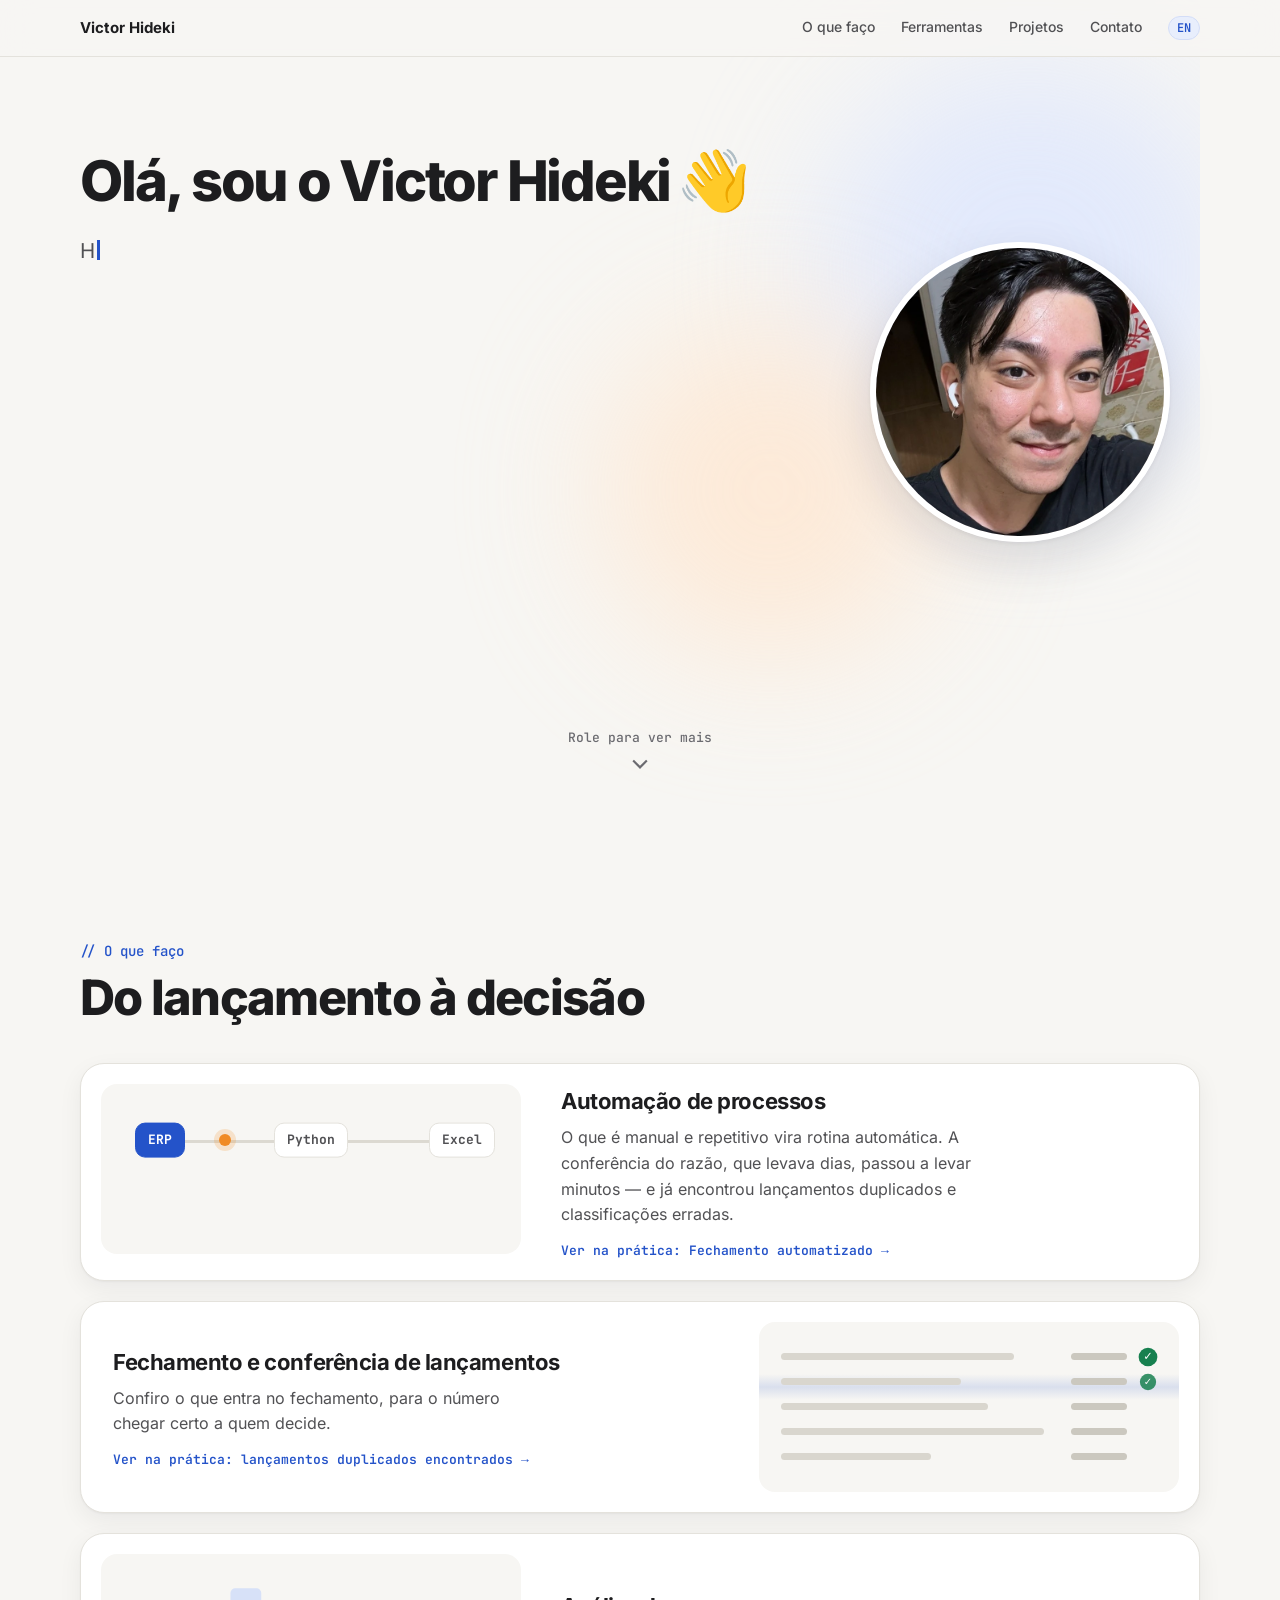
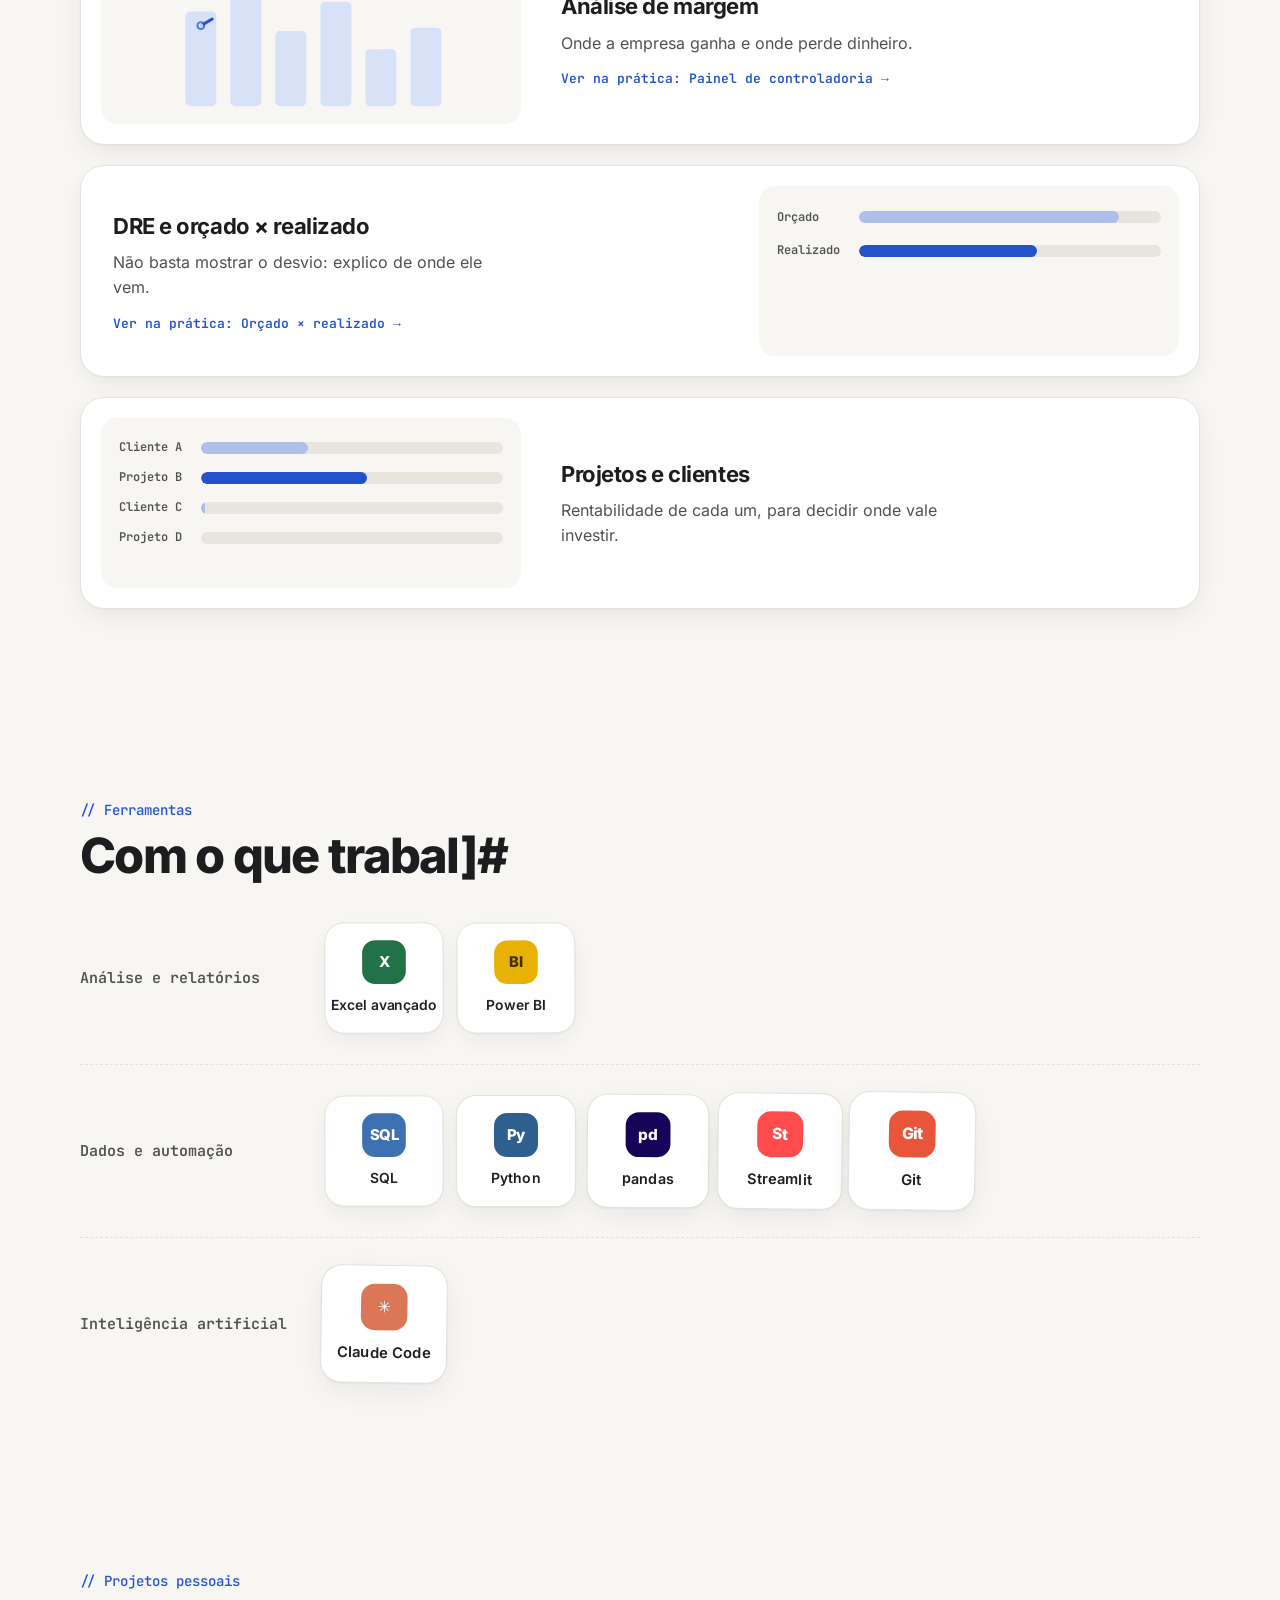
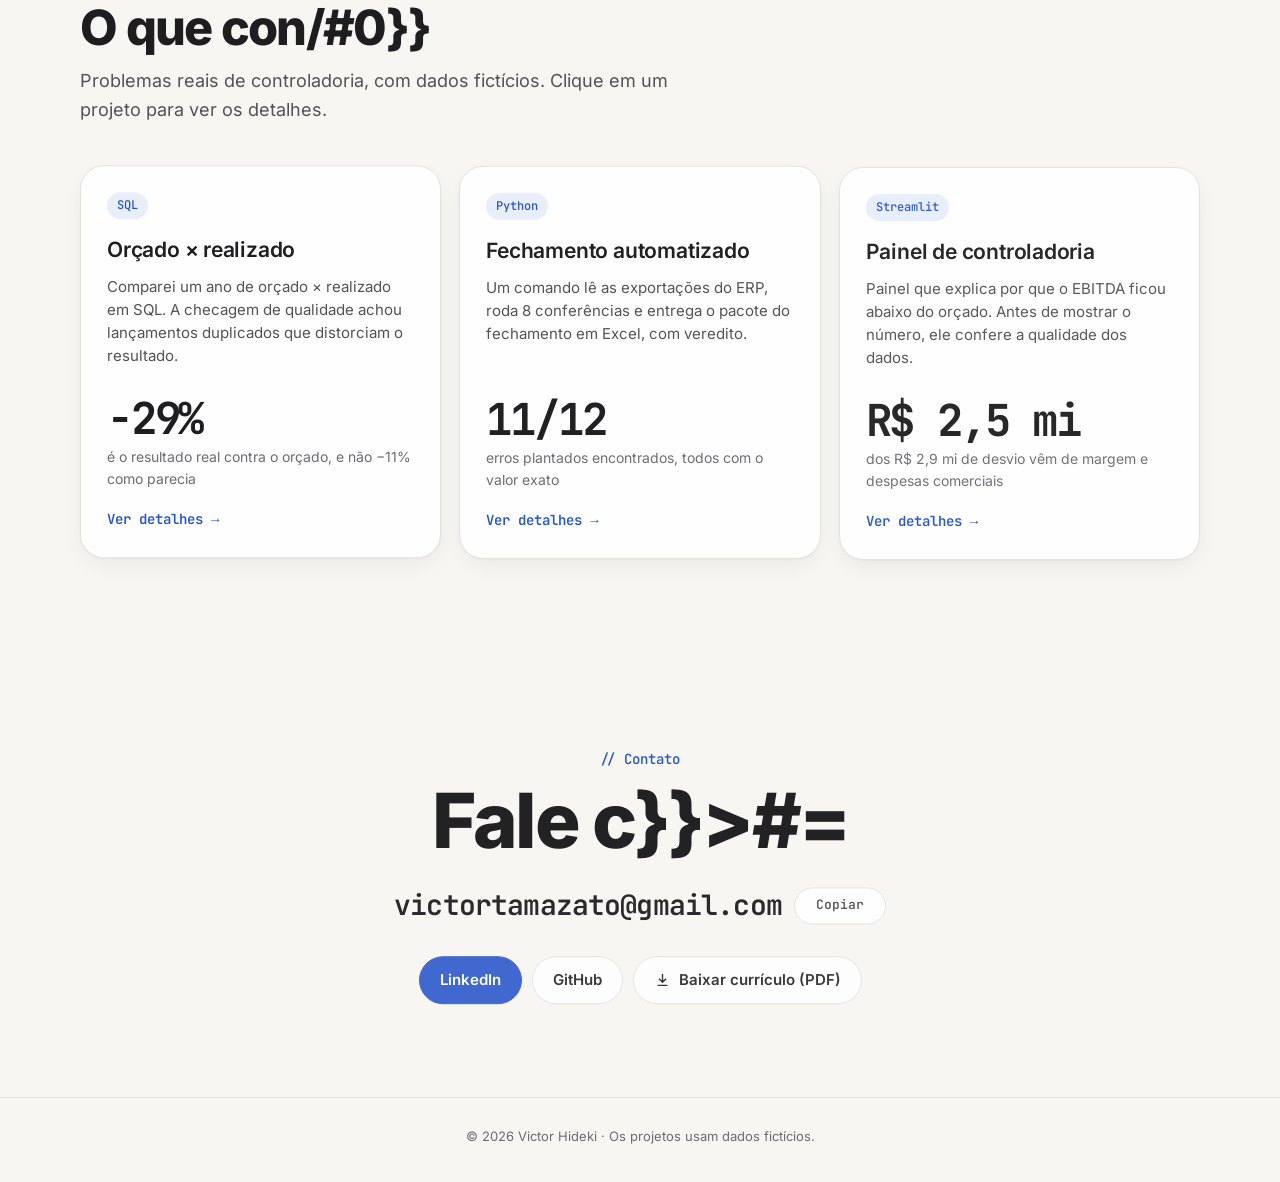
==== index.html @ e2fc57d9 "Site pessoal" ====
<!doctype html>
<html lang="pt-BR">
<head>
<meta charset="utf-8">
<meta name="viewport" content="width=device-width, initial-scale=1">
<title>Victor Hideki · Controladoria e automação</title>
<meta name="description" content="Victor Hideki: mais de 4 anos em controladoria e automação de processos. O que faço, ferramentas e projetos pessoais.">
<meta name="theme-color" content="#f7f6f3">
<link rel="canonical" href="https://hidekiiiiii.github.io/">
<link rel="alternate" hreflang="pt-BR" href="https://hidekiiiiii.github.io/">
<link rel="alternate" hreflang="en" href="https://hidekiiiiii.github.io/en/">
<meta property="og:type" content="website">
<meta property="og:locale" content="pt_BR">
<meta property="og:title" content="Victor Hideki · Controladoria e automação">
<meta property="og:description" content="Mais de 4 anos em controladoria e automação de processos. Veja o que faço e meus projetos.">
<meta property="og:url" content="https://hidekiiiiii.github.io/">
<meta property="og:image" content="https://hidekiiiiii.github.io/img/previa.png">
<meta property="og:image:width" content="1200">
<meta property="og:image:height" content="630">
<meta name="twitter:card" content="summary_large_image">
<link rel="icon" href="img/icone.svg" type="image/svg+xml">
<link rel="apple-touch-icon" href="img/icone-180.png">
<link rel="preload" href="fontes/inter-latin-wght.woff2" as="font" type="font/woff2" crossorigin>
<link rel="stylesheet" href="style.css">
<script>
  // Esconde o que vai entrar animado; se o anime.js não carregar em 3 s, mostra tudo parado.
  if (!matchMedia('(prefers-reduced-motion: reduce)').matches) {
    document.documentElement.classList.add('js-anima');
    setTimeout(function () { if (!window.__animaOk) document.documentElement.classList.remove('js-anima'); }, 3000);
  }
</script>
</head>
<body>

<a class="pular" href="#o-que-faco">Pular para o conteúdo</a>

<header class="topo">
  <a class="marca" href="#inicio">Victor Hideki</a>
  <nav class="topo-links" aria-label="Seções">
    <a href="#o-que-faco">O que faço</a>
    <a href="#ferramentas">Ferramentas</a>
    <a href="#projetos">Projetos</a>
    <a href="#contato">Contato</a>
    <a class="idioma" href="en/" hreflang="en" lang="en" aria-label="English version">EN</a>
  </nav>
</header>

<main>

  <!-- Apresentação -->
  <section class="apresentacao" id="inicio">
    <div class="bolhas" aria-hidden="true"><span class="bolha b1"></span><span class="bolha b2"></span></div>

    <div class="apresentacao-texto">
      <h1 class="ola"><span class="ola-texto">Olá, sou o Victor <span class="sem-quebra">Hideki <span class="mao" aria-hidden="true">👋</span></span></span></h1>
      <p class="bio">Há mais de 4 anos trabalho com controladoria e automação de processos. Acredito que, com
        <code class="token">tecnologia</code>
        e um pouco de
        <span class="sem-quebra"><code class="token quente">criatividade</code>,</span>
        ideias viram mudanças reais.</p>
      <div class="contatos">
        <a class="botao" href="https://www.linkedin.com/in/victor-hideki-tamazato/" target="_blank" rel="noopener">
          <svg viewBox="0 0 24 24" aria-hidden="true"><path d="M4.98 3.5a2.5 2.5 0 1 1 0 5 2.5 2.5 0 0 1 0-5zM3 9.75h4v11H3v-11zm6.5 0h3.8v1.5h.05c.53-1 1.83-2.05 3.77-2.05 4.03 0 4.78 2.65 4.78 6.1v5.45h-4v-4.83c0-1.15-.02-2.63-1.6-2.63-1.6 0-1.85 1.25-1.85 2.55v4.91h-4v-11z"/></svg>
          LinkedIn
        </a>
        <a class="botao botao-2" href="mailto:victortamazato@gmail.com">
          <svg viewBox="0 0 24 24" aria-hidden="true"><path d="M3 5h18a1 1 0 0 1 1 1v12a1 1 0 0 1-1 1H3a1 1 0 0 1-1-1V6a1 1 0 0 1 1-1zm9 7.3L4.2 7H4v.3l8 5.6 8-5.6V7h-.2L12 12.3z"/></svg>
          E-mail
        </a>
        <a class="botao botao-2" href="https://github.com/Hidekiiiiii" target="_blank" rel="noopener">
          <svg viewBox="0 0 24 24" aria-hidden="true"><path d="M12 2a10 10 0 0 0-3.16 19.49c.5.09.68-.22.68-.48v-1.7c-2.78.6-3.37-1.34-3.37-1.34-.45-1.16-1.11-1.47-1.11-1.47-.91-.62.07-.6.07-.6 1 .07 1.53 1.03 1.53 1.03.9 1.52 2.34 1.08 2.91.83.09-.65.35-1.08.63-1.33-2.22-.25-4.55-1.11-4.55-4.94 0-1.09.39-1.98 1.03-2.68-.1-.25-.45-1.27.1-2.64 0 0 .84-.27 2.75 1.02a9.5 9.5 0 0 1 5 0c1.91-1.29 2.75-1.02 2.75-1.02.55 1.37.2 2.39.1 2.64.64.7 1.03 1.59 1.03 2.68 0 3.84-2.34 4.68-4.57 4.93.36.31.68.92.68 1.85v2.74c0 .27.18.58.69.48A10 10 0 0 0 12 2z"/></svg>
          GitHub
        </a>
      </div>
    </div>

    <div class="retrato">
      <div class="foto"><img src="img/foto.webp" width="800" height="800" alt="Foto de Victor Hideki"></div>
    </div>

    <ul class="numeros" aria-label="Destaques">
      <li class="num-cartao">
        <strong><span data-contar="4">4</span>+</strong>
        <span class="legenda">anos em controladoria</span>
      </li>
      <li class="num-cartao">
        <strong><span data-contar="3">3</span></strong>
        <span class="legenda">projetos publicados no GitHub</span>
      </li>
      <li class="num-cartao">
        <strong>FIPECAFI</strong>
        <span class="legenda">Ciências Contábeis</span>
      </li>
    </ul>

    <a class="seta" href="#o-que-faco">
      <span>Role para ver mais</span>
      <svg viewBox="0 0 24 24" aria-hidden="true"><path d="M12 16.5 5 9.5l1.4-1.4 5.6 5.6 5.6-5.6L19 9.5z"/></svg>
    </a>
  </section>

  <!-- O que faço -->
  <section class="secao" id="o-que-faco">
    <div class="secao-cabeca">
      <p class="rotulo">// O que faço</p>
      <h2 class="embaralha">Do lançamento à decisão</h2>
    </div>

    <div class="mosaico">
      <article class="bloco largo" data-ilus="auto">
        <div class="ilus ilus-auto" aria-hidden="true">
          <span class="trilha"></span>
          <span class="no" style="--x:14%">ERP</span>
          <span class="no" style="--x:50%">Python</span>
          <span class="no" style="--x:86%">Excel</span>
          <span class="bolinha"></span>
          <span class="pilula">Pronto em segundos ✓</span>
        </div>
        <h3>Automação de processos</h3>
        <p>O que é manual e repetitivo vira rotina automática. A conferência do razão, que levava dias, passou a levar minutos — e já encontrou lançamentos duplicados e classificações erradas.</p>
        <a class="na-pratica" href="#projeto-python">Ver na prática: Fechamento automatizado →</a>
      </article>

      <article class="bloco" data-ilus="conf">
        <div class="ilus ilus-conf" aria-hidden="true">
          <div class="scan"></div>
          <div class="lanc"><span class="l-desc" style="--w:62%"></span><span class="l-valor"></span><span class="l-ok">✓</span></div>
          <div class="lanc"><span class="l-desc" style="--w:48%"></span><span class="l-valor"></span><span class="l-ok">✓</span></div>
          <div class="lanc dup"><span class="l-desc" style="--w:55%"></span><span class="l-valor"></span><span class="l-ok">!</span><span class="dup-tag">duplicado</span></div>
          <div class="lanc"><span class="l-desc" style="--w:70%"></span><span class="l-valor"></span><span class="l-ok">✓</span></div>
          <div class="lanc"><span class="l-desc" style="--w:40%"></span><span class="l-valor"></span><span class="l-ok">✓</span></div>
        </div>
        <h3>Fechamento e conferência de lançamentos</h3>
        <p>Confiro o que entra no fechamento, para o número chegar certo a quem decide.</p>
        <a class="na-pratica" href="#projeto-sql">Ver na prática: lançamentos duplicados encontrados →</a>
      </article>

      <article class="bloco" data-ilus="margem">
        <div class="ilus ilus-margem" aria-hidden="true">
          <svg viewBox="0 0 240 130">
            <g class="barras">
              <rect x="14" y="40" width="26" height="80" rx="4"/>
              <rect x="52" y="20" width="26" height="100" rx="4"/>
              <rect x="90" y="56" width="26" height="64" rx="4"/>
              <rect x="128" y="30" width="26" height="90" rx="4"/>
              <rect x="166" y="70" width="26" height="50" rx="4"/>
              <rect x="204" y="48" width="26" height="72" rx="4"/>
            </g>
            <polyline class="linha-margem" points="27,52 65,30 103,78 141,44 179,100 217,64"/>
            <g class="pontos">
              <circle cx="27" cy="52" r="4"/><circle cx="65" cy="30" r="4"/><circle cx="103" cy="78" r="4"/>
              <circle cx="141" cy="44" r="4"/><circle cx="179" cy="100" r="4" class="ruim"/><circle cx="217" cy="64" r="4"/>
            </g>
          </svg>
        </div>
        <h3>Análise de margem</h3>
        <p>Onde a empresa ganha e onde perde dinheiro.</p>
        <a class="na-pratica" href="#projeto-streamlit">Ver na prática: Painel de controladoria →</a>
      </article>

      <article class="bloco" data-ilus="orc">
        <div class="ilus ilus-orc" aria-hidden="true">
          <div class="linha-orc"><span class="r">Orçado</span><span class="trilho"><span class="enche" style="--p:88%"></span></span></div>
          <div class="linha-orc"><span class="r">Realizado</span><span class="trilho"><span class="enche real" style="--p:66%"></span></span></div>
          <span class="pilula">Desvio explicado ✓</span>
        </div>
        <h3>DRE e orçado × realizado</h3>
        <p>Não basta mostrar o desvio: explico de onde ele vem.</p>
        <a class="na-pratica" href="#projeto-sql">Ver na prática: Orçado × realizado →</a>
      </article>

      <article class="bloco" data-ilus="rank">
        <div class="ilus ilus-rank" aria-hidden="true">
          <div class="rank" style="--i:0" data-w="42"><span class="r">Cliente A</span><span class="trilho"><span class="enche" style="--p:42%"></span></span></div>
          <div class="rank" style="--i:1" data-w="90"><span class="r">Projeto B</span><span class="trilho"><span class="enche" style="--p:90%"></span></span></div>
          <div class="rank" style="--i:2" data-w="60"><span class="r">Cliente C</span><span class="trilho"><span class="enche" style="--p:60%"></span></span></div>
          <div class="rank" style="--i:3" data-w="76"><span class="r">Projeto D</span><span class="trilho"><span class="enche" style="--p:76%"></span></span></div>
        </div>
        <h3>Projetos e clientes</h3>
        <p>Rentabilidade de cada um, para decidir onde vale investir.</p>
      </article>
    </div>
  </section>

  <!-- Ferramentas -->
  <section class="secao" id="ferramentas">
    <div class="secao-cabeca">
      <p class="rotulo">// Ferramentas</p>
      <h2 class="embaralha">Com o que trabalho</h2>
    </div>
    <div class="grupos">
      <div class="grupo">
        <p class="grupo-nome">Análise e relatórios</p>
        <ul class="ferr">
          <li><span class="ico" style="--c:#1d7044">X</span>Excel avançado</li>
          <li><span class="ico" style="--c:#e8b100;--t:#3a2c00">BI</span>Power BI</li>
        </ul>
      </div>
      <div class="grupo">
        <p class="grupo-nome">Dados e automação</p>
        <ul class="ferr">
          <li><span class="ico" style="--c:#3a6fb0">SQL</span>SQL</li>
          <li><span class="ico" style="--c:#2f5f8f">Py</span>Python</li>
          <li><span class="ico" style="--c:#150458">pd</span>pandas</li>
          <li><span class="ico" style="--c:#ff4b4b">St</span>Streamlit</li>
          <li><span class="ico" style="--c:#e8553a">Git</span>Git</li>
        </ul>
      </div>
      <div class="grupo">
        <p class="grupo-nome">Inteligência artificial</p>
        <ul class="ferr">
          <li><span class="ico" style="--c:#d97757">✳</span>Claude Code</li>
        </ul>
      </div>
    </div>
  </section>

  <!-- Projetos pessoais -->
  <section class="secao" id="projetos">
    <div class="secao-cabeca">
      <p class="rotulo">// Projetos pessoais</p>
      <h2 class="embaralha">O que construí</h2>
      <p class="sub">Problemas reais de controladoria, com dados fictícios. Clique em um projeto para ver os detalhes.</p>
    </div>

    <div class="cartoes">
      <article class="cartao" id="projeto-sql" tabindex="0" role="button" aria-haspopup="dialog">
        <span class="tag">SQL</span>
        <span class="titulo">Orçado × realizado</span>
        <span class="desc">Comparei um ano de orçado × realizado em SQL. A checagem de qualidade achou lançamentos duplicados que distorciam o resultado.</span>
        <span class="numero">−<span data-contar="30">30</span>%</span>
        <span class="resumo">é o resultado real contra o orçado, e não −11% como parecia</span>
        <span class="abrir">Ver detalhes →</span>
        <div class="detalhe">
          <dl>
            <dt>Problema</dt><dd>O resultado antes do IR parecia 11,1% abaixo do orçado.</dd>
            <dt>O que fiz</dt><dd>11 consultas em SQLite: orçado × realizado por conta, centro de custo e mês, mais uma checagem de qualidade.</dd>
            <dt>Resultado</dt><dd>3 lançamentos duplicados (R$ 177,2 mil). Sem eles, o ano fecha 30,0% abaixo do orçado.</dd>
            <dt>Ferramentas</dt><dd>SQLite · CTEs · funções de janela</dd>
          </dl>
          <a class="link" href="https://github.com/Hidekiiiiii/orcado-vs-realizado-sql" target="_blank" rel="noopener">Ver no GitHub →</a>
        </div>
      </article>

      <article class="cartao" id="projeto-python" tabindex="0" role="button" aria-haspopup="dialog">
        <span class="tag">Python</span>
        <span class="titulo">Fechamento automatizado</span>
        <span class="desc">Um comando lê as exportações do ERP, roda 8 conferências e entrega o pacote do fechamento em Excel, com veredito.</span>
        <span class="numero"><span data-contar="12">12</span>/12</span>
        <span class="resumo">erros plantados encontrados, todos com o valor exato</span>
        <span class="abrir">Ver detalhes →</span>
        <div class="detalhe">
          <dl>
            <dt>Problema</dt><dd>Conferir o fechamento em Excel toma horas e deixa erro passar.</dd>
            <dt>O que fiz</dt><dd>Um comando lê 6 exportações do ERP, roda 8 conferências e propõe 4 ajustes.</dd>
            <dt>Resultado</dt><dd>Pacote em Excel com veredito. Os 12 erros plantados aparecem com valor exato, conferidos por 26 testes.</dd>
            <dt>Ferramentas</dt><dd>Python · pandas · xlsxwriter</dd>
          </dl>
          <a class="link" href="https://github.com/Hidekiiiiii/fechamento-mensal-python" target="_blank" rel="noopener">Ver no GitHub →</a>
        </div>
      </article>

      <article class="cartao" id="projeto-streamlit" tabindex="0" role="button" aria-haspopup="dialog">
        <span class="tag">Streamlit</span>
        <span class="titulo">Painel de controladoria</span>
        <span class="desc">Painel que explica por que o EBITDA ficou abaixo do orçado. Antes de mostrar o número, ele confere a qualidade dos dados.</span>
        <span class="numero">R$ <span data-contar="2.6" data-casas="1">2,6</span> mi</span>
        <span class="resumo">dos R$ 2,9 mi de desvio vêm de margem e despesas comerciais</span>
        <span class="abrir">Ver detalhes →</span>
        <div class="detalhe">
          <img src="img/painel-resumo.jpg" width="800" height="499" alt="Tela do painel: EBITDA de R$ 2,2 mi, 57% abaixo do orçado">
          <dl>
            <dt>Problema</dt><dd>Explicar por que o EBITDA desviou do orçado, e de quem é o desvio.</dd>
            <dt>O que fiz</dt><dd>Painel que confere a qualidade dos dados antes de mostrar o número.</dd>
            <dt>Resultado</dt><dd>EBITDA 57% abaixo do orçado: margem e despesas comerciais explicam R$ 2,6 mi dos R$ 2,9 mi.</dd>
            <dt>Ferramentas</dt><dd>Python · Streamlit · Plotly</dd>
          </dl>
          <a class="link" href="https://github.com/Hidekiiiiii/painel-controladoria-streamlit" target="_blank" rel="noopener">Ver no GitHub →</a>
        </div>
      </article>
    </div>
  </section>

  <!-- Contato -->
  <section class="secao contato" id="contato">
    <p class="rotulo">// Contato</p>
    <h2 class="embaralha">Fale comigo</h2>
    <div class="email-linha">
      <a class="email" href="mailto:victortamazato@gmail.com">victortamazato@gmail.com</a>
      <button class="copiar" type="button" data-ok="Copiado ✓" data-erro="Copie ao lado">Copiar</button>
    </div>
    <div class="contatos centro">
      <a class="botao" href="https://www.linkedin.com/in/victor-hideki-tamazato/" target="_blank" rel="noopener">LinkedIn</a>
      <a class="botao botao-2" href="https://github.com/Hidekiiiiii" target="_blank" rel="noopener">GitHub</a>
      <!-- Aparece só quando o arquivo curriculo.pdf existir na pasta do site -->
      <a class="botao botao-2 curriculo" href="curriculo.pdf" download hidden>
        <svg viewBox="0 0 24 24" aria-hidden="true"><path d="M11 4h2v9.2l3.3-3.3 1.4 1.4L12 17l-5.7-5.7 1.4-1.4 3.3 3.3V4zM5 19h14v2H5z"/></svg>
        Baixar currículo (PDF)
      </a>
    </div>
  </section>

</main>

<footer class="rodape">© 2026 Victor Hideki · Os projetos usam dados fictícios.</footer>

<dialog class="modal" aria-label="Detalhes do projeto"></dialog>

<script type="module" src="main.js"></script>
</body>
</html>
---- style.css ----
/* Fontes servidas junto com o site (Inter e JetBrains Mono, OFL; subconjunto latino, peso variável) */
@font-face {
  font-family: "Inter";
  src: url("fontes/inter-latin-wght.woff2") format("woff2");
  font-weight: 100 900; font-style: normal; font-display: swap;
}
@font-face {
  font-family: "JetBrains Mono";
  src: url("fontes/jetbrains-mono-latin-wght.woff2") format("woff2");
  font-weight: 100 800; font-style: normal; font-display: swap;
}

:root {
  --fundo: #f7f6f3;
  --fundo-2: #efede8;
  --cartao: #ffffff;
  --texto: #1d1d1f;
  --texto-2: #515154;
  --texto-3: #6b6b70; /* contraste ≥ 4,5:1 no fundo e no branco */
  --linha: #e4e2dc;
  --acento: #2453c9;
  --acento-claro: #e8eefc;
  --quente: #f08a24;
  --quente-claro: #fdeedd;
  --verde: #17804f;
  --sombra: 0 1px 2px rgba(20, 20, 30, .04), 0 8px 24px rgba(20, 20, 30, .06);
  --sombra-forte: 0 2px 4px rgba(20, 20, 30, .06), 0 20px 50px rgba(20, 20, 30, .12);
  --margem: 6vw;
  --largura: 1120px;
  --mono: "JetBrains Mono", ui-monospace, Consolas, monospace;
}

* { box-sizing: border-box; }
html { scroll-behavior: smooth; scroll-padding-top: 72px; overflow-x: clip; }

body {
  margin: 0;
  background: var(--fundo);
  color: var(--texto);
  font: 400 17px/1.6 Inter, -apple-system, "Segoe UI", system-ui, sans-serif;
  -webkit-font-smoothing: antialiased;
  overflow-x: hidden;
}

a { color: inherit; }

/* Foco visível para quem navega pelo teclado */
:focus-visible { outline: 2px solid var(--acento); outline-offset: 3px; border-radius: 6px; }
.botao:focus-visible, .copiar:focus-visible { border-radius: 999px; }
.pular {
  position: absolute; left: 16px; top: -60px; z-index: 20;
  padding: 10px 16px; border-radius: 10px;
  background: var(--acento); color: #fff; font-weight: 600; text-decoration: none;
}
.pular:focus { top: 12px; }

/* Topo */
.topo {
  position: fixed; top: 0; left: 0; right: 0; z-index: 10;
  display: flex; justify-content: space-between; align-items: center;
  padding: 16px max(var(--margem), calc((100vw - var(--largura)) / 2));
  background: rgba(247, 246, 243, .82);
  -webkit-backdrop-filter: saturate(180%) blur(16px);
  backdrop-filter: saturate(180%) blur(16px);
  border-bottom: 1px solid var(--linha);
}
.marca { font-weight: 700; text-decoration: none; font-size: 15px; }
.topo-links { display: flex; gap: 26px; }
.topo-links a { color: var(--texto-2); text-decoration: none; font-size: 14px; font-weight: 500; transition: color .2s; }
.topo-links a:hover { color: var(--acento); }

/* Botões */
.contatos { display: flex; gap: 10px; flex-wrap: wrap; }
.contatos.centro { justify-content: center; }
.botao {
  display: inline-flex; align-items: center; gap: 8px;
  padding: 11px 20px;
  border-radius: 999px;
  background: var(--acento);
  color: #fff;
  border: 1px solid var(--acento);
  text-decoration: none;
  font: inherit; font-weight: 600; font-size: 15px;
  cursor: pointer;
  transition: transform .2s, box-shadow .2s, background .2s;
}
.botao svg { width: 17px; height: 17px; fill: currentColor; }
.botao:hover { transform: translateY(-2px); box-shadow: var(--sombra); }
.botao-2 { background: var(--cartao); color: var(--texto); border-color: var(--linha); }

/* ---------- Apresentação ---------- */
.apresentacao {
  position: relative;
  max-width: var(--largura);
  margin: 0 auto;
  min-height: 94vh;
  padding: 120px var(--margem) 36px;
  display: grid;
  grid-template-columns: 1fr 360px;
  grid-template-areas:
    "texto retrato"
    "fatos retrato"
    "seta seta";
  align-items: center;
  column-gap: 56px;
  row-gap: 32px;
}
@media (min-width: 1240px) { .apresentacao { padding-left: 0; padding-right: 0; } }

.bolhas { position: absolute; inset: 0 0 0 calc(-1 * var(--margem)); z-index: -1; pointer-events: none; overflow: hidden; }
.sem-quebra { white-space: nowrap; }
.bolha { position: absolute; border-radius: 50%; filter: blur(70px); opacity: .75; }
.b1 { width: 420px; height: 420px; background: #dbe5ff; top: 60px; right: -40px; }
.b2 { width: 340px; height: 340px; background: #ffe6cf; top: 320px; right: 260px; }

.apresentacao-texto { grid-area: texto; }
.ola {
  margin: 0 0 24px;
  font-size: clamp(36px, 4.4vw, 56px);
  line-height: 1.02;
  letter-spacing: -0.04em;
  font-weight: 800;
}
.mao { display: inline-block; transform-origin: 70% 80%; cursor: default; }
.bio { margin: 0 0 32px; font-size: clamp(18px, 1.6vw, 21px); line-height: 1.65; color: var(--texto-2); max-width: 600px; }

/* Termos da bio como trechos de código */
.token {
  display: inline-block;
  font: 600 .88em/1.3 var(--mono);
  color: var(--acento);
  background: var(--acento-claro);
  border: 1px solid #d3ddf7;
  border-radius: 6px;
  padding: 1px 7px;
  white-space: nowrap;
  cursor: default;
}
.token.quente { color: #b35c00; background: var(--quente-claro); border-color: #f6d3ad; }

/* Retrato */
.retrato { grid-area: retrato; position: relative; width: 340px; height: 340px; justify-self: center; }
.foto {
  position: absolute; inset: 20px;
  border-radius: 50%;
  border: 6px solid var(--cartao);
  overflow: hidden;
  background: linear-gradient(135deg, #cfdcfb, #fbe7d3);
  box-shadow: var(--sombra-forte);
  display: flex; align-items: center; justify-content: center;
}
.foto img { width: 100%; height: 100%; object-fit: cover; object-position: 55% 40%; transform: scale(1.12); }
.iniciais { font-size: 92px; font-weight: 800; letter-spacing: -0.05em; color: var(--acento); opacity: .5; }

/* Destaques: cartões que viram em 3D ao entrar e inclinam seguindo o mouse */
.numeros {
  grid-area: fatos;
  align-self: start;
  max-width: 600px;
  list-style: none; margin: 0; padding: 0;
  display: grid; grid-template-columns: repeat(3, 1fr); gap: 12px;
  perspective: 900px;
}
.num-cartao {
  --mx: 50%; --my: 50%; --brilho: 0;
  position: relative;
  display: flex; flex-direction: column; justify-content: flex-end;
  min-height: 118px;
  padding: 18px 18px 16px;
  background: var(--cartao);
  border: 1px solid var(--linha);
  border-radius: 18px;
  box-shadow: var(--sombra);
  cursor: default;
  overflow: hidden;
  transform-origin: 50% 100%;
  transform-style: preserve-3d;
  will-change: transform;
}
/* Faixa de cor no topo e reflexo de luz que segue o mouse */
.num-cartao::before {
  content: ""; position: absolute; left: 0; right: 0; top: 0; height: 4px;
  background: linear-gradient(90deg, var(--acento), #6f8ff0 55%, var(--quente));
}
.num-cartao::after {
  content: ""; position: absolute; inset: 0; pointer-events: none;
  background: radial-gradient(220px circle at var(--mx) var(--my), rgba(36, 83, 201, .12), transparent 70%);
  opacity: var(--brilho);
  transition: opacity .3s;
}
.num-cartao { container-type: inline-size; }
/* O número encolhe com o cartão para "FIPECAFI" caber em qualquer largura. */
.num-cartao strong { font: 700 min(34px, 19cqi)/1.05 var(--mono); letter-spacing: -0.05em; }
.num-cartao .legenda { margin-top: 6px; font-size: 14px; color: var(--texto-3); line-height: 1.35; }

.seta {
  grid-area: seta;
  justify-self: center;
  display: flex; flex-direction: column; align-items: center; gap: 2px;
  color: var(--texto-3); text-decoration: none; font-size: 13px; font-weight: 500;
}
.seta svg { width: 26px; height: 26px; fill: currentColor; }
.seta:hover { color: var(--acento); }

/* ---------- Seções ---------- */
.secao { max-width: var(--largura); margin: 0 auto; padding: 96px var(--margem); }
@media (min-width: 1240px) { .secao { padding-left: 0; padding-right: 0; } }
.secao-cabeca { margin-bottom: 40px; }
.rotulo { margin: 0 0 10px; color: var(--acento); font: 500 14px/1.4 var(--mono); }
h2 { margin: 0 0 14px; font-size: clamp(32px, 3.8vw, 50px); line-height: 1.06; letter-spacing: -0.035em; font-weight: 800; }
.sub { margin: 0; color: var(--texto-2); font-size: 18px; max-width: 620px; }

/* ---------- O que faço: um bloco abaixo do outro ----------
   Ilustração de um lado e texto do outro, alternando o lado a cada bloco. */
.mosaico { display: grid; grid-template-columns: 1fr; gap: 20px; }
.bloco {
  display: grid;
  grid-template-columns: 420px 1fr;
  grid-template-rows: 1fr auto auto auto 1fr;
  column-gap: 40px;
  background: var(--cartao);
  border: 1px solid var(--linha);
  border-radius: 24px;
  padding: 20px;
  box-shadow: var(--sombra);
  transition: transform .25s, box-shadow .25s;
}
.bloco:hover { transform: translateY(-3px); box-shadow: var(--sombra-forte); }
.bloco > .ilus { grid-column: 1; grid-row: 1 / -1; height: 170px; }
.bloco > h3 { grid-column: 2; grid-row: 2; }
.bloco > p { grid-column: 2; grid-row: 3; }
.bloco > .na-pratica { grid-column: 2; grid-row: 4; justify-self: start; }
.bloco:nth-child(even) { grid-template-columns: 1fr 420px; }
.bloco:nth-child(even) > .ilus { grid-column: 2; }
.bloco:nth-child(even) > h3,
.bloco:nth-child(even) > p,
.bloco:nth-child(even) > .na-pratica { grid-column: 1; padding-left: 12px; }
.bloco h3 { margin: 0 0 6px; font-size: 22px; letter-spacing: -0.02em; }
.bloco p { margin: 0; color: var(--texto-2); font-size: 16px; max-width: 420px; }
.ilus {
  position: relative;
  height: 150px;
  border-radius: 16px;
  background: var(--fundo);
  overflow: hidden;
}

/* Conferência */
.ilus-conf { padding: 14px 18px; display: grid; gap: 7px; align-content: center; }
.lanc { position: relative; display: flex; align-items: center; gap: 12px; height: 18px; border-radius: 6px; padding: 0 4px; }
.l-desc { height: 7px; width: var(--w); border-radius: 4px; background: #d9d6ce; }
.l-valor { margin-left: auto; height: 7px; width: 56px; border-radius: 4px; background: #cbc8bf; }
.l-ok {
  width: 18px; height: 18px; border-radius: 50%; flex: none;
  display: grid; place-items: center;
  background: var(--verde); color: #fff; font-size: 11px; font-weight: 700;
}
.lanc.dup .l-ok { background: var(--quente); }
.lanc.dup.marcado { background: var(--quente-claro); }
.dup-tag {
  position: absolute; right: 32px; top: -1px;
  font-size: 11px; font-weight: 700; color: #b35c00;
  background: #fff; border: 1px solid #f6c99a; border-radius: 999px; padding: 0 8px; line-height: 18px;
}
.scan {
  position: absolute; left: 0; right: 0; top: 0; height: 26px;
  background: linear-gradient(180deg, transparent, rgba(36, 83, 201, .14), transparent);
  opacity: 0;
}

/* Margem */
.ilus-margem svg { width: 100%; height: 100%; padding: 10px 12px 6px; }
.ilus-margem rect { fill: #d7e1f8; transform-box: fill-box; transform-origin: 50% 100%; }
.linha-margem { fill: none; stroke: var(--acento); stroke-width: 2.5; stroke-linejoin: round; stroke-linecap: round; }
.pontos circle { fill: #fff; stroke: var(--acento); stroke-width: 2.5; transform-box: fill-box; transform-origin: center; }
.pontos circle.ruim { stroke: var(--quente); fill: var(--quente); }

/* Barras horizontais (orçado e ranking) */
.trilho { flex: 1; height: 12px; border-radius: 6px; background: #e8e5de; overflow: hidden; }
.enche { display: block; height: 100%; width: var(--p); border-radius: 6px; background: #aebfe9; }
.enche.real { background: var(--acento); }
.r { width: 72px; flex: none; font-size: 12px; font-weight: 600; color: var(--texto-2); }

.ilus-orc { padding: 22px 18px; display: grid; gap: 14px; align-content: start; }
.linha-orc { display: flex; align-items: center; gap: 10px; }
.pilula {
  position: absolute; left: 0; right: 0; bottom: 14px; margin: 0 auto; width: max-content;
  white-space: nowrap;
  font-size: 12px; font-weight: 700; color: var(--verde);
  background: #fff; border: 1px solid #bfe5d1; border-radius: 999px; padding: 4px 12px;
}

.ilus-rank { padding: 0 18px; }
.rank {
  position: absolute; left: 18px; right: 18px;
  top: calc(18px + var(--i) * 30px);
  display: flex; align-items: center; gap: 10px; height: 24px;
}
.rank .enche { background: var(--acento); }
.rank:nth-child(1) .enche, .rank:nth-child(3) .enche { background: #aebfe9; }

/* Automação */
.ilus-auto .trilha { position: absolute; left: 14%; right: 14%; top: 56px; height: 3px; border-radius: 2px; background: #dcd9d1; }
.ilus-auto .no {
  position: absolute; left: var(--x); top: 56px; transform: translate(-50%, -50%);
  padding: 6px 12px; border-radius: 10px;
  background: #fff; border: 1px solid var(--linha);
  font-size: 13px; font-weight: 700; color: var(--texto-2);
  transition: background .3s, color .3s, border-color .3s;
}
.ilus-auto .no.aceso { background: var(--acento); border-color: var(--acento); color: #fff; }
.ilus-auto .bolinha {
  position: absolute; left: 14%; top: 56px; width: 12px; height: 12px; margin: -6px 0 0 -6px;
  border-radius: 50%; background: var(--quente); box-shadow: 0 0 0 5px rgba(240, 138, 36, .2);
  opacity: 0;
}

/* ---------- Ferramentas ---------- */
.grupos { display: grid; gap: 30px; }
.grupo { display: grid; grid-template-columns: 220px 1fr; align-items: center; gap: 24px; }
.grupo + .grupo { padding-top: 30px; border-top: 1px dashed var(--linha); }
.grupo-nome { margin: 0; color: var(--texto-2); font-size: 15px; font-weight: 600; }
.ferr { list-style: none; margin: 0; padding: 0; display: flex; flex-wrap: wrap; gap: 12px; }
.ferr li {
  display: flex; flex-direction: column; align-items: center; justify-content: center; gap: 10px;
  width: 120px; height: 112px;
  background: var(--cartao); border: 1px solid var(--linha); border-radius: 20px;
  box-shadow: var(--sombra);
  font-size: 14px; font-weight: 600; text-align: center;
  cursor: default;
}
.ico {
  display: grid; place-items: center;
  width: 44px; height: 44px; border-radius: 13px;
  background: var(--c); color: var(--t, #fff);
  font-size: 15px; font-weight: 800; letter-spacing: -0.02em;
}

/* ---------- Projetos ---------- */
.cartoes { display: grid; grid-template-columns: repeat(3, 1fr); gap: 18px; }
.cartao {
  display: flex; flex-direction: column; align-items: flex-start;
  text-align: left;
  padding: 26px;
  min-height: 330px;
  border-radius: 24px;
  background: var(--cartao);
  border: 1px solid var(--linha);
  box-shadow: var(--sombra);
  color: var(--texto);
  cursor: pointer;
  transition: transform .25s, box-shadow .25s, border-color .25s;
}
.cartao:hover, .cartao:focus-visible { transform: translateY(-4px); box-shadow: var(--sombra-forte); border-color: #d3d0c8; outline: none; }
.cartao:hover .abrir { letter-spacing: .02em; }
.cartao.aberto { visibility: hidden; }
.tag {
  font-size: 12px; font-weight: 600; color: var(--acento);
  background: var(--acento-claro); padding: 4px 10px; border-radius: 999px;
}
.titulo { margin-top: 14px; font-size: 21px; font-weight: 600; letter-spacing: -0.01em; }
.numero { margin: auto 0 6px; padding-top: 36px; font-size: 56px; font-weight: 800; letter-spacing: -0.045em; line-height: 1; }
.resumo { font-size: 15px; color: var(--texto-2); }
.abrir { margin-top: 18px; font-size: 14px; font-weight: 600; color: var(--acento); transition: letter-spacing .25s; }
.cartao .detalhe { display: none; }

/* Modal (createLayout) */
.modal {
  --overlay-alpha: 0;
  border: 0; padding: 0; margin: auto;
  background: transparent;
  width: min(720px, calc(100vw - 32px));
  max-height: calc(100vh - 48px);
  overflow: visible;
}
.modal[open] { --overlay-alpha: .45; }
.modal::backdrop { background: rgba(20, 20, 25, var(--overlay-alpha)); -webkit-backdrop-filter: blur(4px); backdrop-filter: blur(4px); }
.modal .cartao {
  width: 100%; min-height: 0; cursor: default; transform: none;
  max-height: calc(100vh - 48px); overflow-y: auto;
  box-shadow: var(--sombra-forte);
}
.modal .abrir { display: none; }
.modal .detalhe { display: block; width: 100%; margin-top: 24px; padding-top: 22px; border-top: 1px solid var(--linha); }
.detalhe img { width: 100%; height: auto; border-radius: 12px; border: 1px solid var(--linha); margin-bottom: 20px; display: block; }
.detalhe dl { margin: 0 0 22px; display: grid; grid-template-columns: 120px 1fr; gap: 12px 20px; }
.detalhe dt { color: var(--texto-3); font-size: 14px; padding-top: 2px; }
.detalhe dd { margin: 0; color: var(--texto-2); }
.link { color: var(--acento); text-decoration: none; font-weight: 600; }
.link:hover { text-decoration: underline; }
.fechar {
  position: absolute; top: 14px; right: 14px;
  width: 36px; height: 36px; border-radius: 50%;
  border: 0; background: var(--fundo-2); color: var(--texto);
  font-size: 20px; line-height: 1; cursor: pointer;
}

/* ---------- Contato ---------- */
.contato { text-align: center; }
.contato h2 { font-size: clamp(40px, 6vw, 76px); margin-bottom: 22px; }
.email-linha { display: inline-flex; align-items: center; gap: 12px; flex-wrap: wrap; justify-content: center; margin-bottom: 26px; }
.email {
  font-size: clamp(18px, 2.4vw, 28px); font-weight: 600; letter-spacing: -0.02em;
  text-decoration: none;
  background: linear-gradient(var(--acento), var(--acento)) 0 100% / 0 2px no-repeat;
  transition: background-size .35s;
}
.email:hover { background-size: 100% 2px; }
.copiar {
  font: inherit; font-size: 13px; font-weight: 600;
  padding: 7px 14px; border-radius: 999px;
  border: 1px solid var(--linha); background: var(--cartao); color: var(--texto-2);
  cursor: pointer; min-width: 92px;
}
.copiar.ok { color: var(--verde); border-color: #bfe5d1; }

.rodape { text-align: center; color: var(--texto-3); font-size: 13px; padding: 28px 16px 36px; border-top: 1px solid var(--linha); }

/* ---------- Estados iniciais das entradas animadas ---------- */
.js-anima .ola,
.js-anima .prompt,
.js-anima .mao,
.js-anima .bio,
.js-anima .apresentacao .contatos,
.js-anima .foto,
.js-anima .num-cartao,
.js-anima .seta,
.js-anima .secao-cabeca,
.js-anima .bloco,
.js-anima .grupo-nome,
.js-anima .ferr li,
.js-anima .cartoes .cartao,
.js-anima .contato > *,
.js-anima .l-ok,
.js-anima .dup-tag,
.js-anima .pontos circle,
.js-anima .linha-margem,
.js-anima .pilula { opacity: 0; }
.js-anima .ilus-margem rect { transform: scaleY(0); }
.js-anima .enche { width: 0; }

/* ---------- Celular ---------- */
@media (max-width: 860px) {
  :root { --margem: 20px; }
  body { font-size: 16px; }
  .topo-links { gap: 14px; }
  .topo-links a { font-size: 13px; }
  .topo-links a[href="#ferramentas"] { display: none; }
  .apresentacao {
    grid-template-columns: 1fr;
    grid-template-areas: "retrato" "texto" "fatos" "seta";
    padding-top: 96px; row-gap: 28px; min-height: 0;
  }
  .retrato { width: 200px; height: 200px; }
  .foto { inset: 12px; }
  .iniciais { font-size: 54px; }
  .b1 { width: 300px; height: 300px; right: -120px; top: 40px; }
  .b2 { display: none; }
  .numeros { gap: 8px; }
  .num-cartao { padding: 14px 10px 12px; border-radius: 14px; min-height: 96px; }
  .num-cartao strong { font-size: 17px; letter-spacing: -0.06em; }
  .num-cartao .legenda { font-size: 12px; }
  .secao { padding: 64px var(--margem); }
  .bloco, .bloco:nth-child(even) { display: block; padding: 20px 20px 22px; }
  .bloco > .ilus { height: 150px; }
  .bloco:nth-child(even) > h3,
  .bloco:nth-child(even) > p,
  .bloco:nth-child(even) > .na-pratica { padding-left: 0; }
  .bloco h3 { margin: 18px 0 4px; font-size: 19px; }
  .bloco p { font-size: 15px; }
  .grupo { grid-template-columns: 1fr; gap: 12px; }
  .ferr li { width: calc(33.33% - 8px); height: 100px; font-size: 13px; }
  .cartoes { grid-template-columns: 1fr; }
  .cartao { min-height: 0; }
  .detalhe dl { grid-template-columns: 1fr; gap: 2px; }
  .detalhe dd { margin-bottom: 12px; }
}

@media (prefers-reduced-motion: reduce) {
  html { scroll-behavior: auto; }
  .botao, .cartao, .bloco { transition: none; }
}

/* ---------- Tipografia de código ---------- */
.prompt { margin: 0 0 14px; font: 500 15px/1 var(--mono); color: var(--texto-3); }
.cifrao { color: var(--verde); }
.comando { color: var(--texto); }
.cursor { display: inline-block; width: 9px; height: 17px; margin-left: 3px; vertical-align: -3px; background: var(--acento); animation: piscar 1.05s steps(1) infinite; }
@keyframes piscar { 50% { opacity: 0; } }
.tag, .grupo-nome, .r, .no, .pilula, .dup-tag, .abrir, .copiar, .email, .detalhe dt, .seta span { font-family: var(--mono); }
.tag { font-weight: 500; }
.numero { font-family: var(--mono); font-size: 44px; font-weight: 700; letter-spacing: -0.05em; }
.email { letter-spacing: -0.03em; }
.desc { margin-top: 8px; font-size: 15px; line-height: 1.55; color: var(--texto-2); }
.numero { padding-top: 28px; }
.resumo { color: var(--texto-3); font-size: 14px; }
.cartao { min-height: 360px; }
.embaralha .ch-x { color: var(--acento); }
@media (max-width: 860px) {
  .numero { font-size: 40px; }
  .cartao { min-height: 0; }
}
.cursor.fino { width: 3px; height: 1em; margin-left: 2px; vertical-align: -.12em; }
.a-digitar { visibility: hidden; }
@media (prefers-reduced-motion: reduce) { .cursor { animation: none; } }

/* "Ver na prática": liga cada bloco ao projeto que comprova a habilidade */
.na-pratica {
  display: inline-block; margin-top: 14px;
  font: 600 13px/1.4 var(--mono); color: var(--acento); text-decoration: none;
}
.na-pratica:hover { text-decoration: underline; text-underline-offset: 3px; }

[hidden] { display: none !important; }

/* Troca de idioma */
.topo-links a.idioma {
  font: 600 12px/1 var(--mono); color: var(--acento);
  padding: 5px 8px; border: 1px solid #d3ddf7; border-radius: 999px; background: var(--acento-claro);
}

/* Topo em telas estreitas: nada quebra linha; "O que faço" sai (é a seção logo abaixo da abertura) */
.marca, .topo-links a { white-space: nowrap; }
@media (max-width: 440px) {
  .topo-links a[href="#o-que-faco"] { display: none; }
}
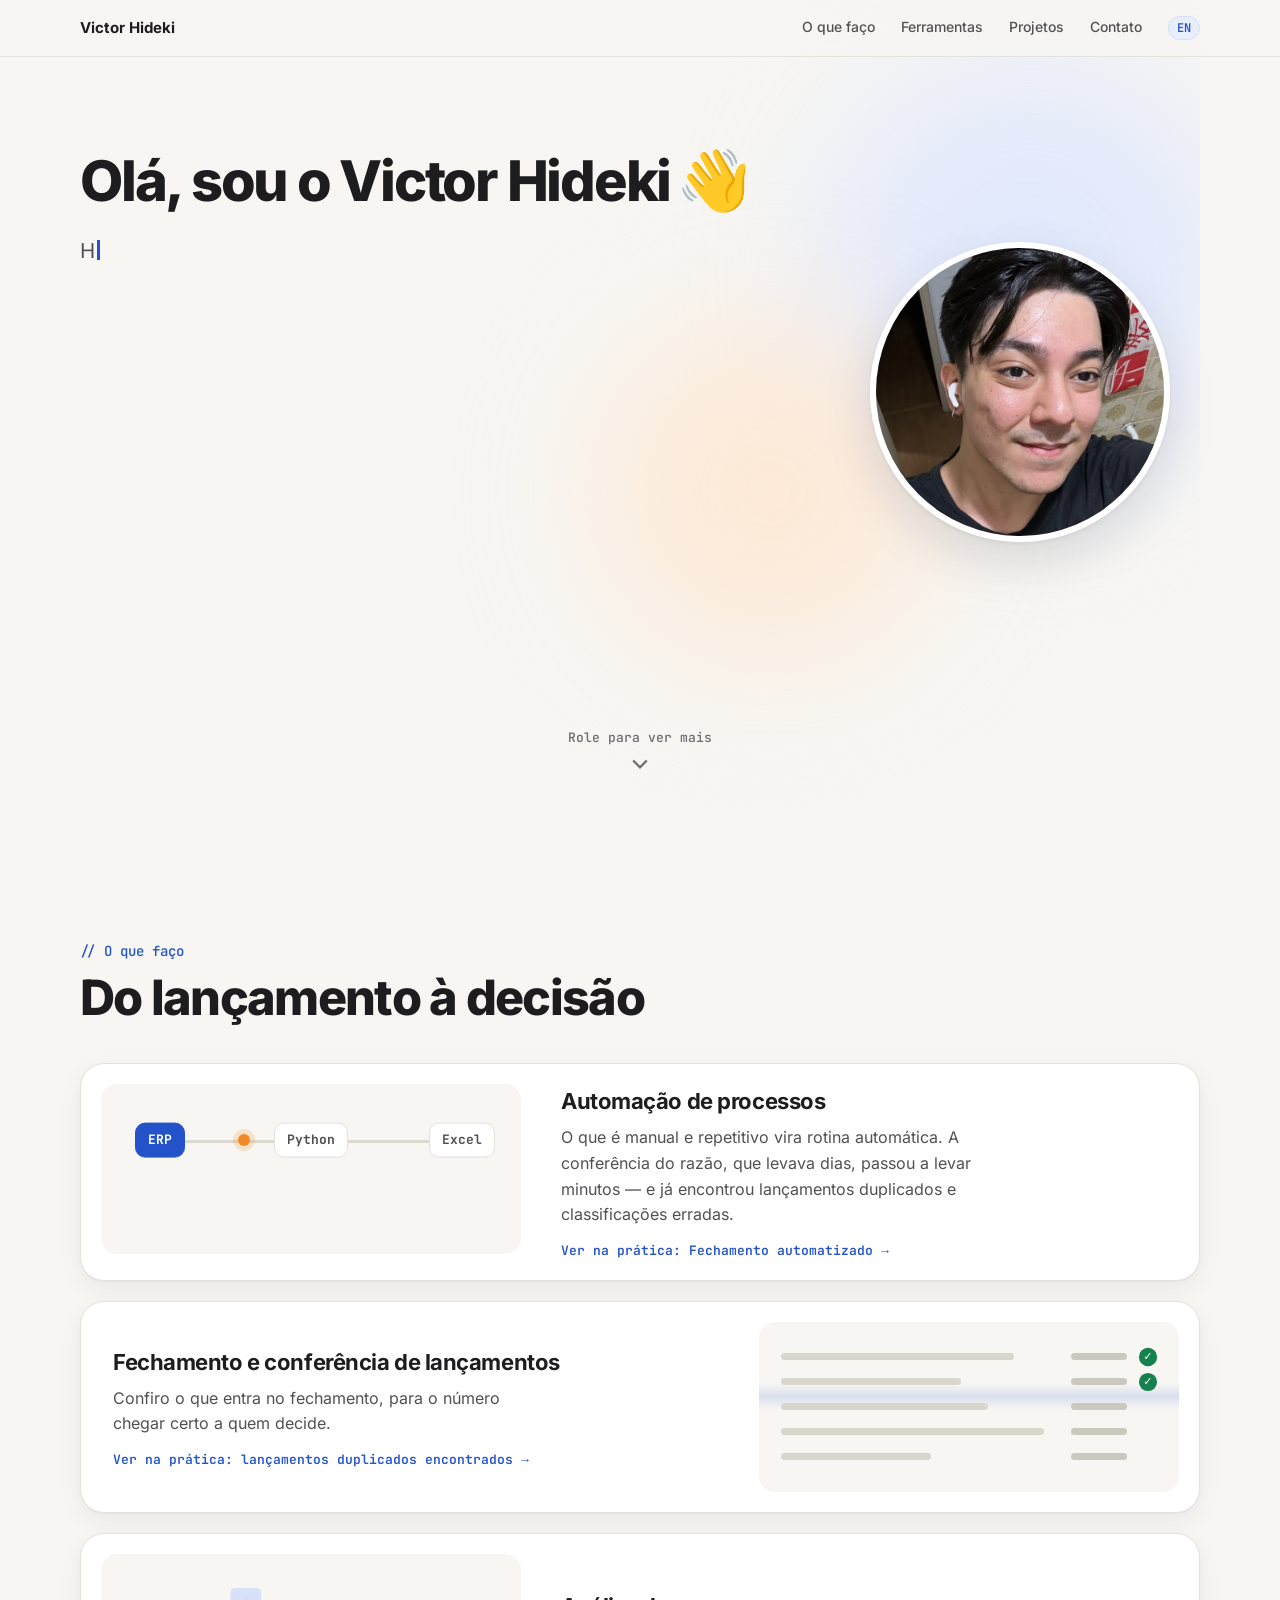
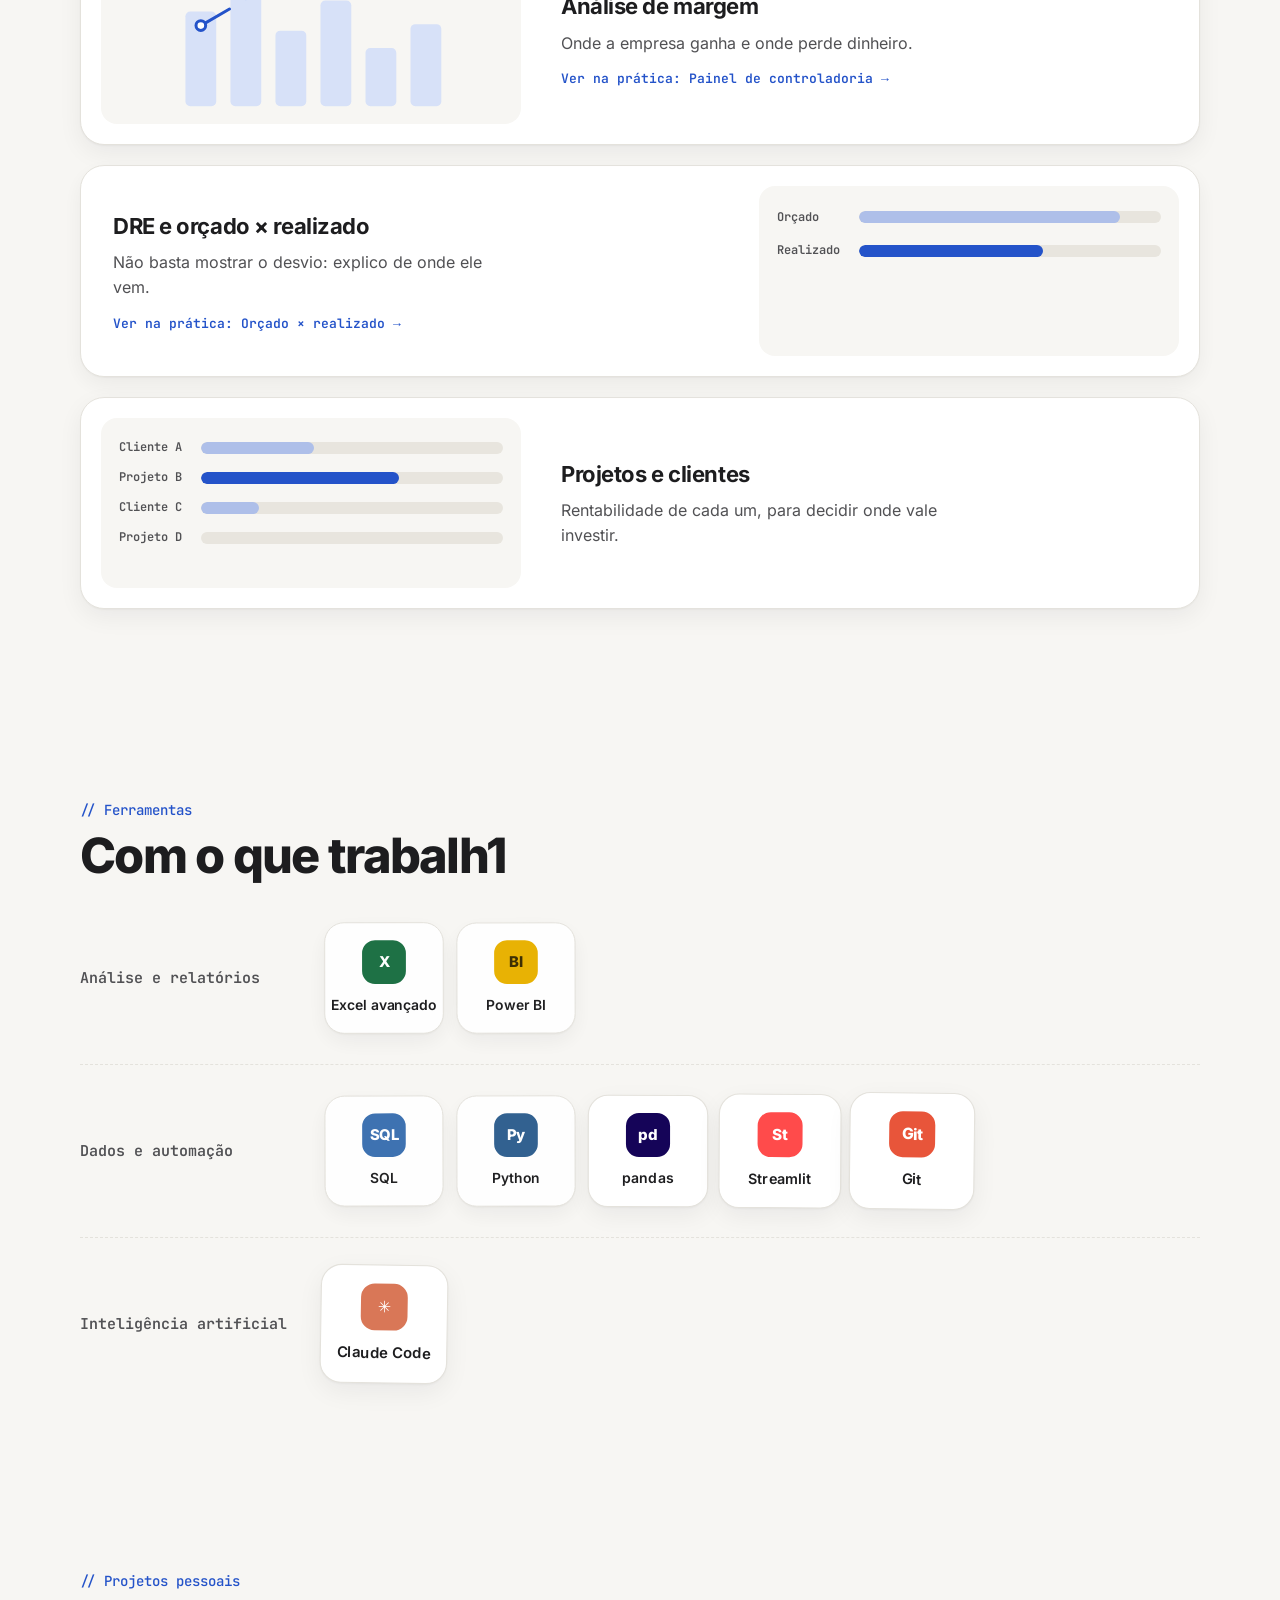
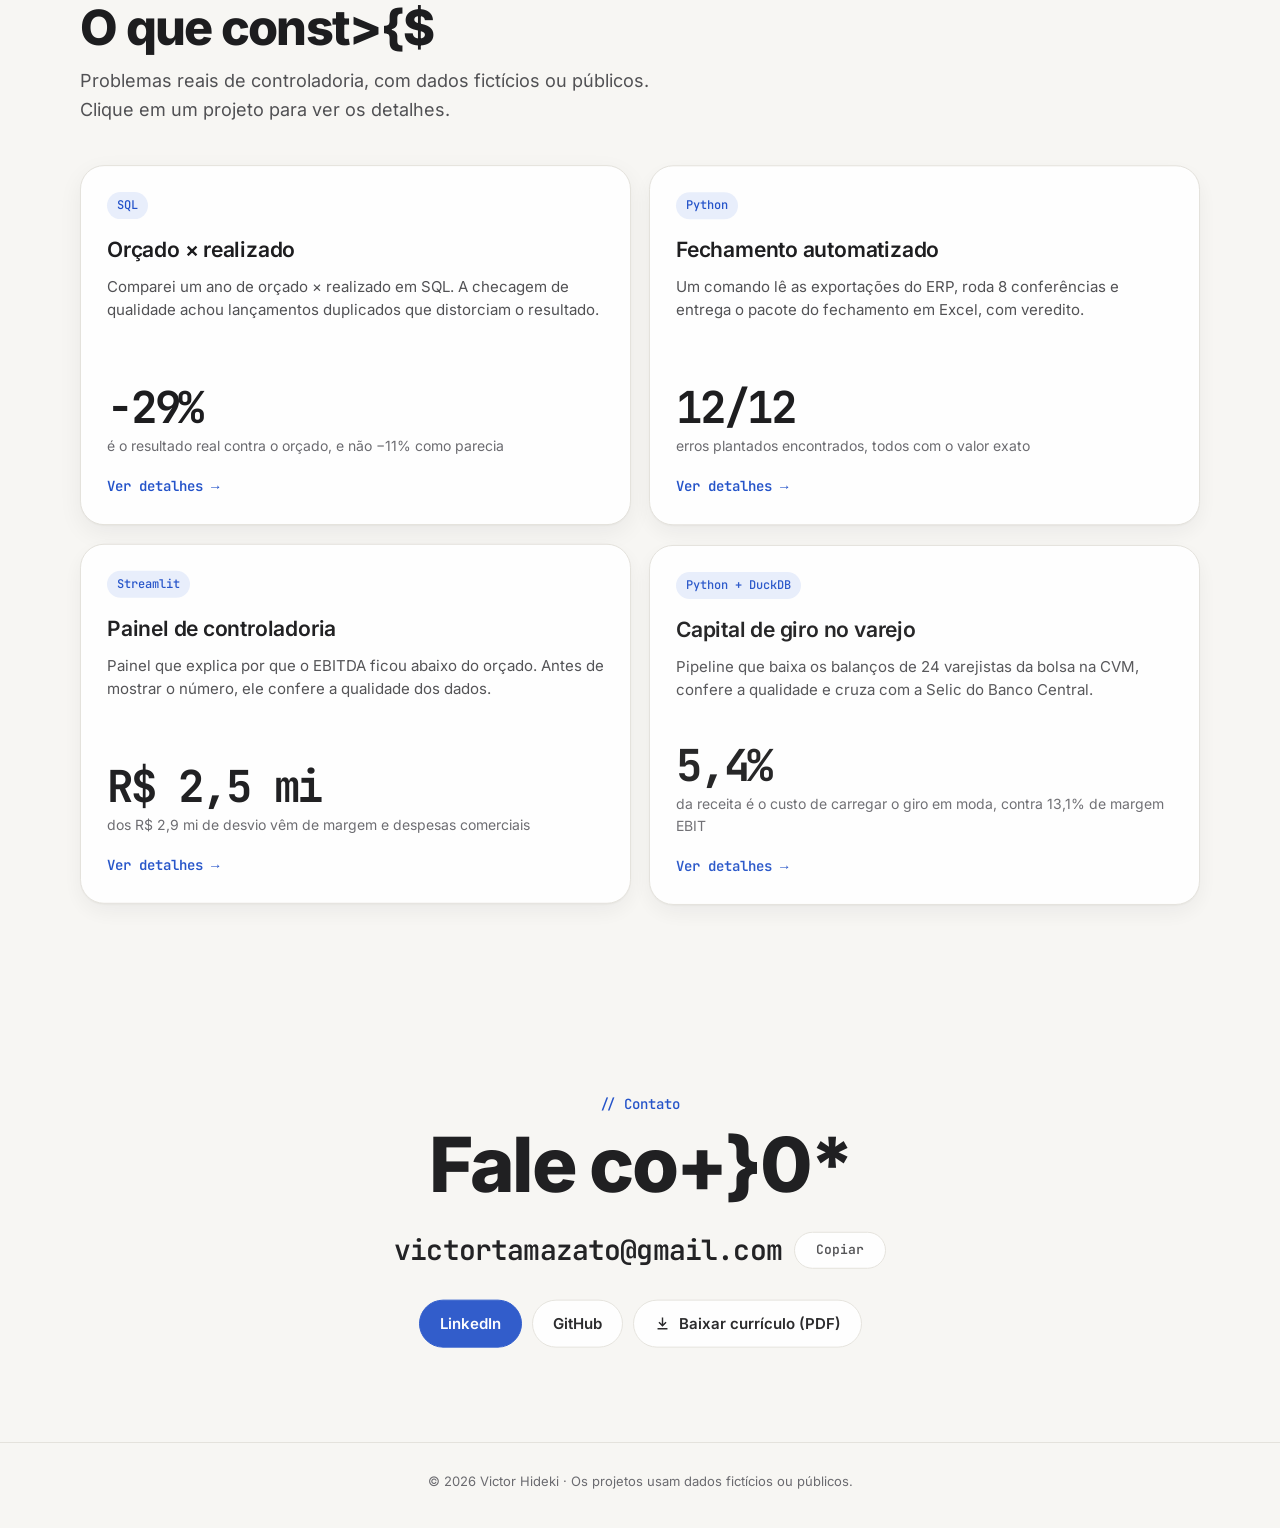
==== commit 8edd82a2: "Adiciona projeto de benchmark do varejo" ====
--- a/index.html
+++ b/index.html
@@ -84,7 +84,7 @@
         <span class="legenda">anos em controladoria</span>
       </li>
       <li class="num-cartao">
-        <strong><span data-contar="3">3</span></strong>
+        <strong><span data-contar="4">4</span></strong>
         <span class="legenda">projetos publicados no GitHub</span>
       </li>
       <li class="num-cartao">
@@ -220,7 +220,7 @@
     <div class="secao-cabeca">
       <p class="rotulo">// Projetos pessoais</p>
       <h2 class="embaralha">O que construí</h2>
-      <p class="sub">Problemas reais de controladoria, com dados fictícios. Clique em um projeto para ver os detalhes.</p>
+      <p class="sub">Problemas reais de controladoria, com dados fictícios ou públicos. Clique em um projeto para ver os detalhes.</p>
     </div>
 
     <div class="cartoes">
@@ -278,6 +278,25 @@
           <a class="link" href="https://github.com/Hidekiiiiii/painel-controladoria-streamlit" target="_blank" rel="noopener">Ver no GitHub →</a>
         </div>
       </article>
+
+      <article class="cartao" id="projeto-benchmark" tabindex="0" role="button" aria-haspopup="dialog">
+        <span class="tag">Python + DuckDB</span>
+        <span class="titulo">Capital de giro no varejo</span>
+        <span class="desc">Pipeline que baixa os balanços de 24 varejistas da bolsa na CVM, confere a qualidade e cruza com a Selic do Banco Central.</span>
+        <span class="numero"><span data-contar="5.5" data-casas="1">5,5</span>%</span>
+        <span class="resumo">da receita é o custo de carregar o giro em moda, contra 13,1% de margem EBIT</span>
+        <span class="abrir">Ver detalhes →</span>
+        <div class="detalhe">
+          <img src="img/benchmark-custo-giro.jpg" width="800" height="416" alt="Gráfico por segmento: margem EBIT contra o custo do capital de giro à Selic, em % da receita, 2025">
+          <dl>
+            <dt>Problema</dt><dd>Quanto do lucro operacional o capital de giro consome quando o juro sobe?</dd>
+            <dt>O que fiz</dt><dd>ETL com dados públicos: 1,9 milhão de linhas da CVM (2015–2025) e séries do Banco Central, tratadas em SQL no DuckDB, com regras de qualidade e 10 testes.</dd>
+            <dt>Resultado</dt><dd>Com a Selic baixa, o ciclo de caixa mediano subiu de 49 para 70 dias; com o juro alto, voltou a 45. Em moda, carregar o giro custa 5,5% da receita.</dd>
+            <dt>Ferramentas</dt><dd>Python · DuckDB · SQL · matplotlib</dd>
+          </dl>
+          <a class="link" href="https://github.com/Hidekiiiiii/benchmark-varejo-cvm" target="_blank" rel="noopener">Ver no GitHub →</a>
+        </div>
+      </article>
     </div>
   </section>
 
@@ -302,7 +321,7 @@
 
 </main>
 
-<footer class="rodape">© 2026 Victor Hideki · Os projetos usam dados fictícios.</footer>
+<footer class="rodape">© 2026 Victor Hideki · Os projetos usam dados fictícios ou públicos.</footer>
 
 <dialog class="modal" aria-label="Detalhes do projeto"></dialog>
 
--- a/style.css
+++ b/style.css
@@ -337,7 +337,7 @@
 }
 
 /* ---------- Projetos ---------- */
-.cartoes { display: grid; grid-template-columns: repeat(3, 1fr); gap: 18px; }
+.cartoes { display: grid; grid-template-columns: repeat(2, 1fr); gap: 18px; }
 .cartao {
   display: flex; flex-direction: column; align-items: flex-start;
   text-align: left;
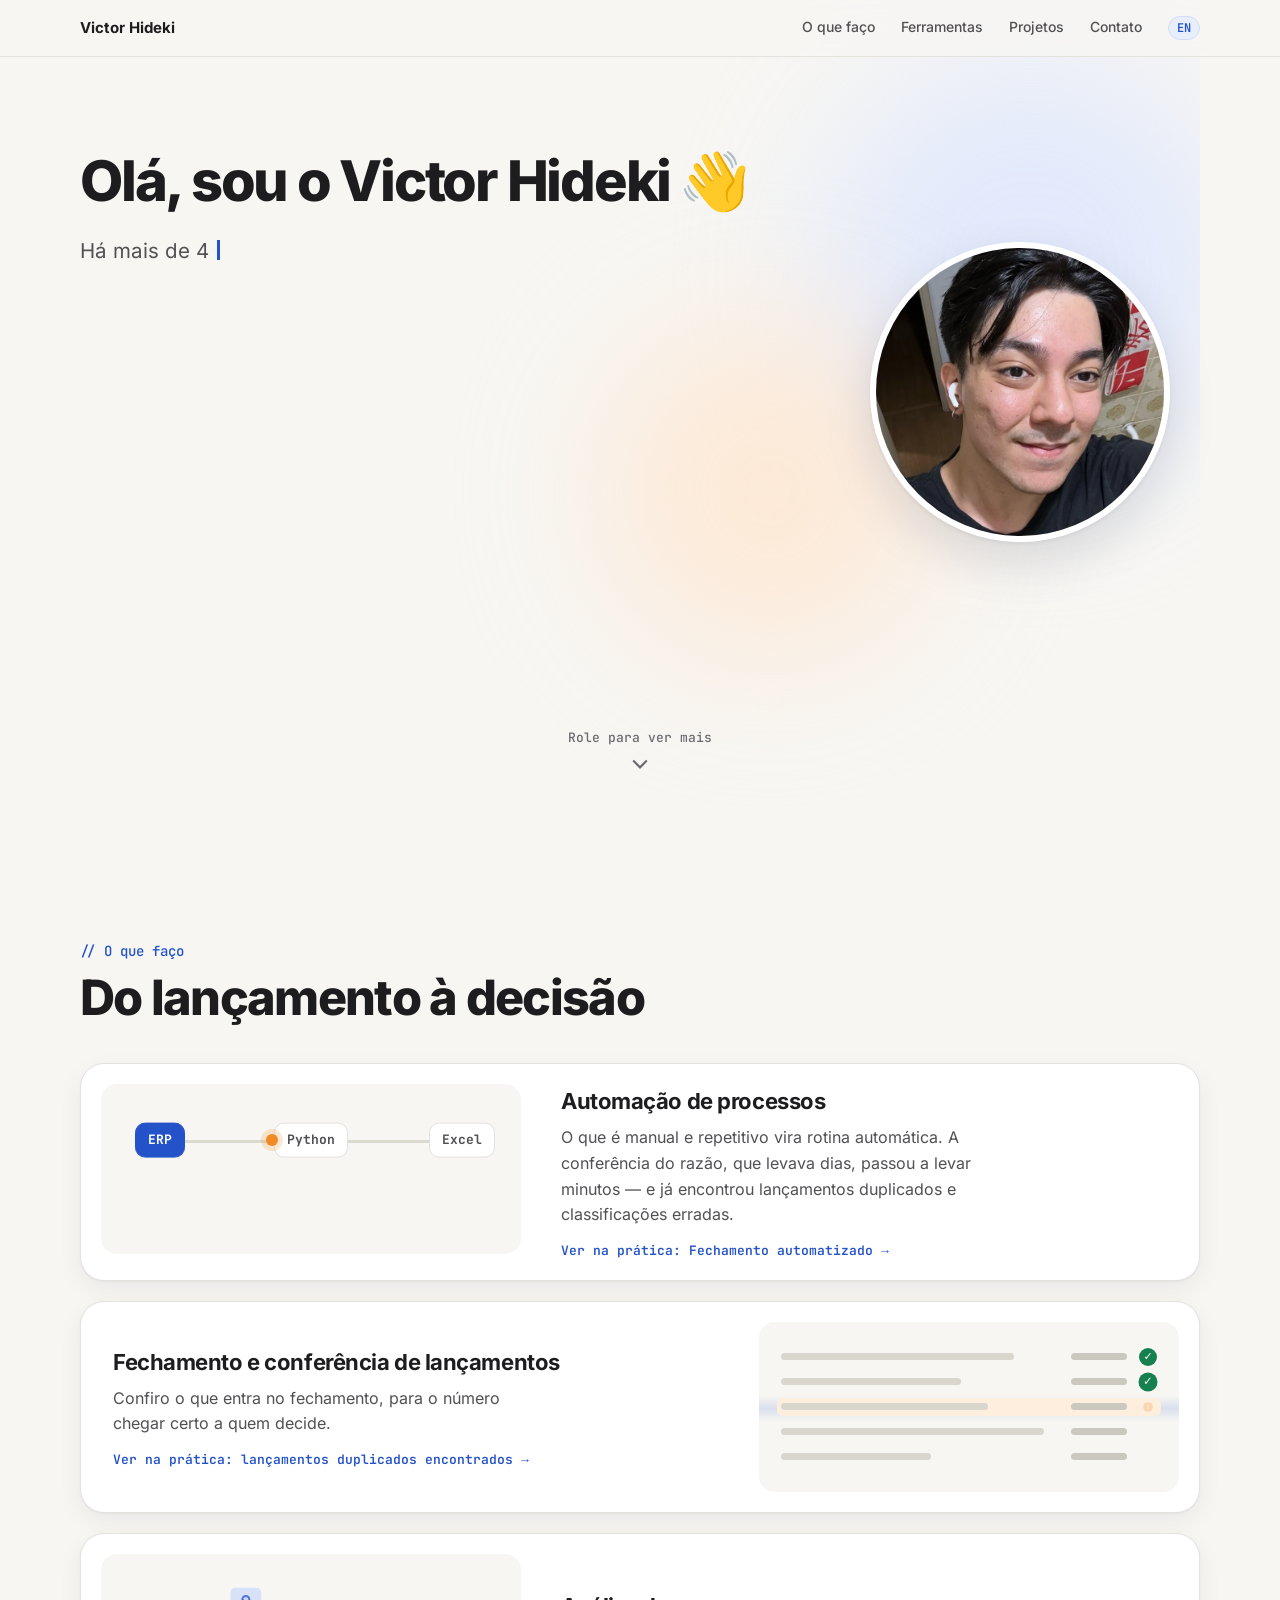
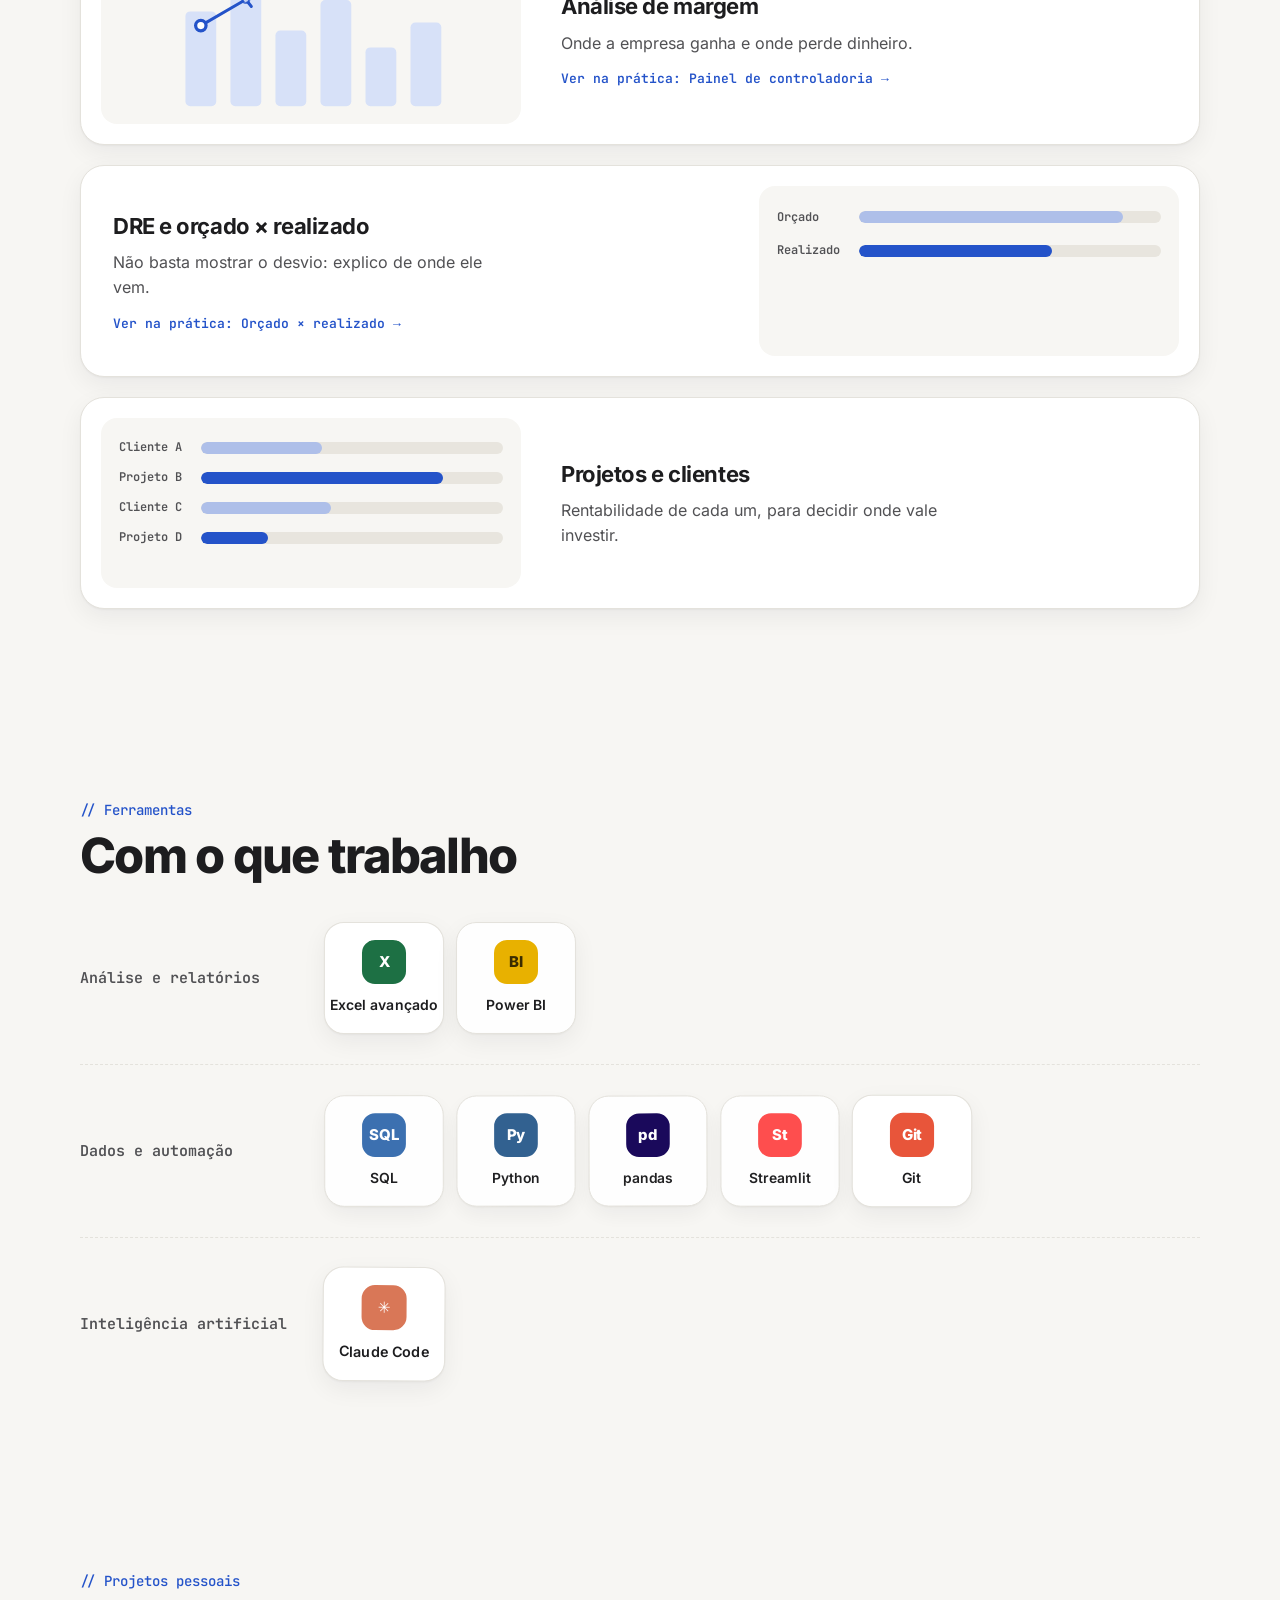
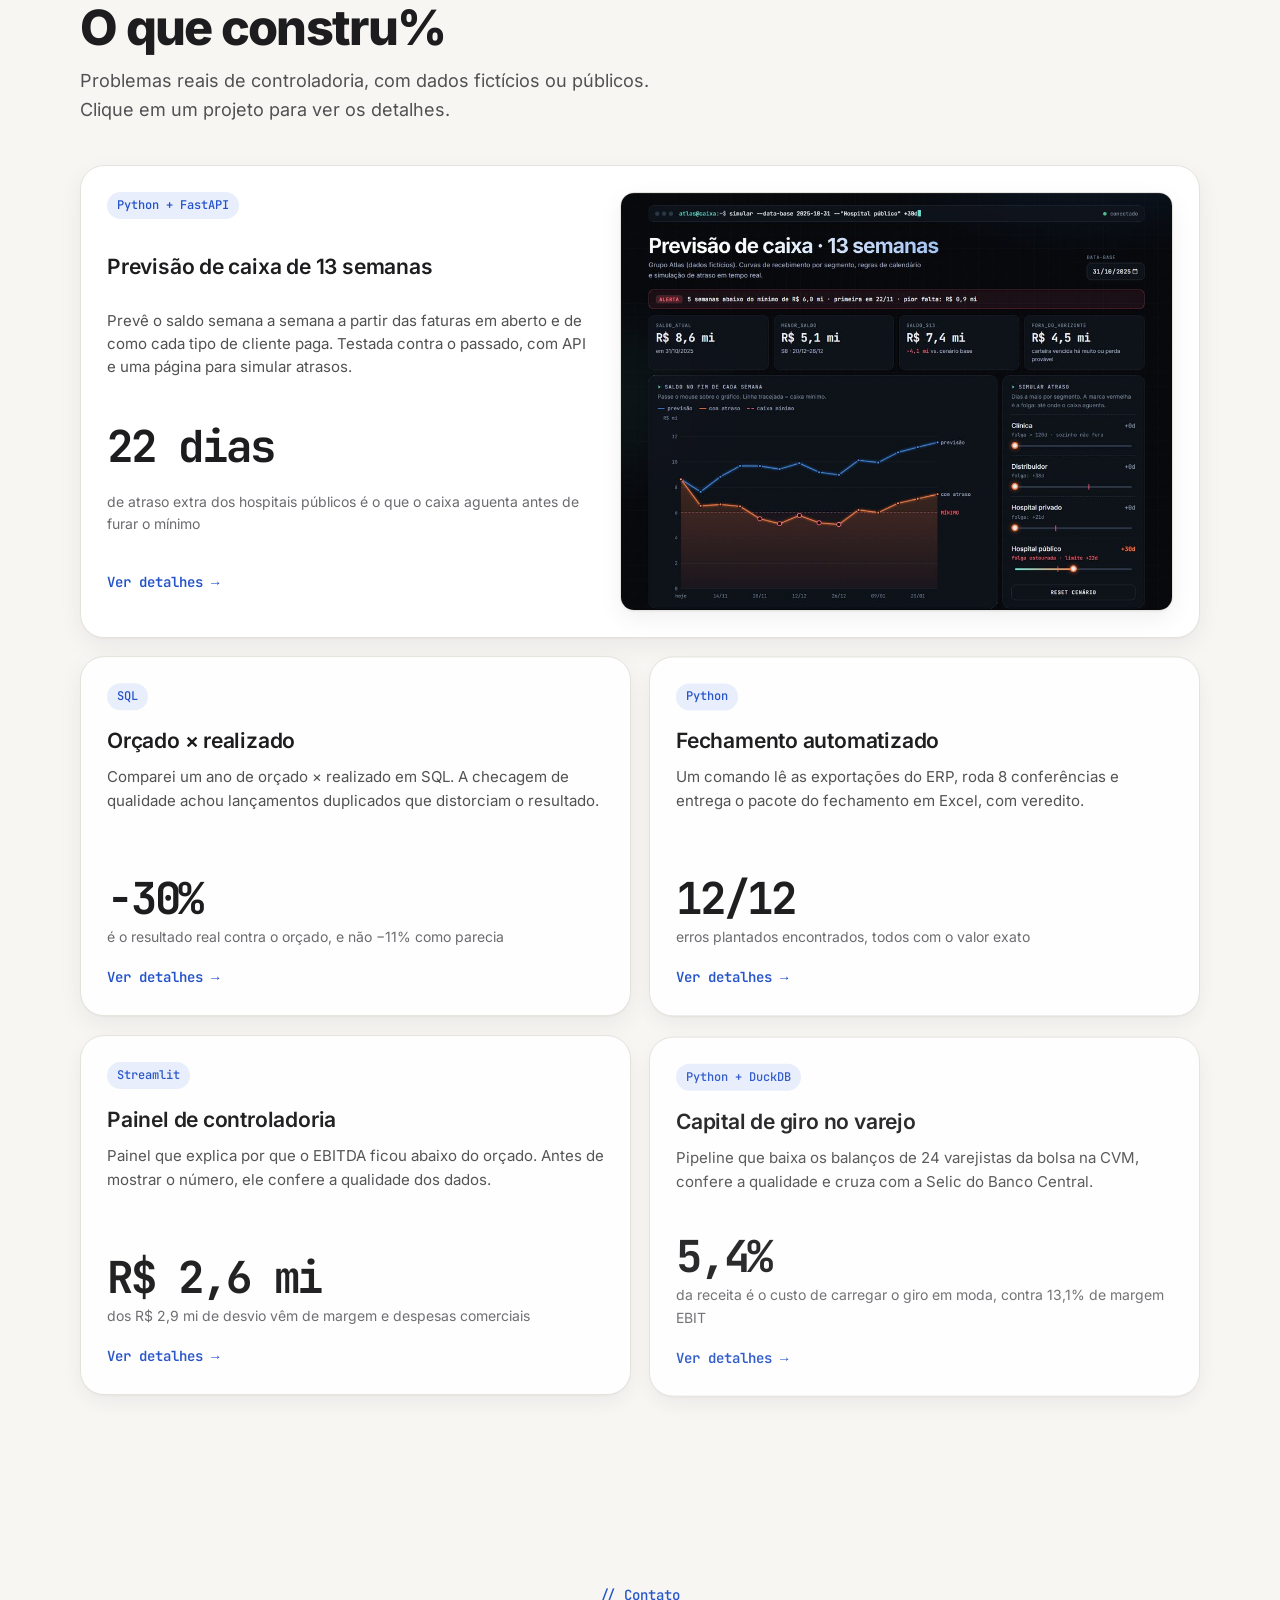
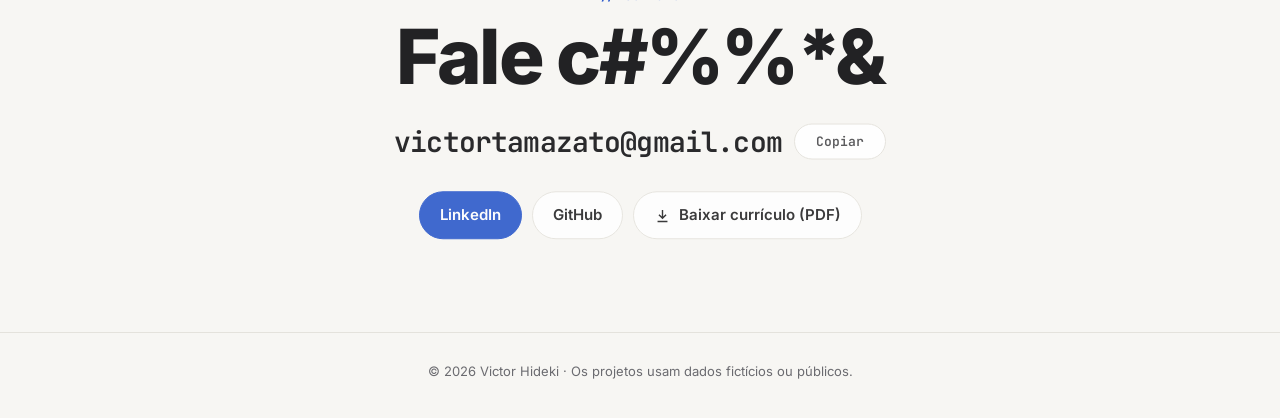
==== commit 18514784: "Adiciona projeto de previsão de caixa" ====
--- a/index.html
+++ b/index.html
@@ -84,7 +84,7 @@
         <span class="legenda">anos em controladoria</span>
       </li>
       <li class="num-cartao">
-        <strong><span data-contar="4">4</span></strong>
+        <strong><span data-contar="5">5</span></strong>
         <span class="legenda">projetos publicados no GitHub</span>
       </li>
       <li class="num-cartao">
@@ -224,6 +224,26 @@
     </div>
 
     <div class="cartoes">
+      <article class="cartao destaque" id="projeto-caixa" tabindex="0" role="button" aria-haspopup="dialog">
+        <span class="tag">Python + FastAPI</span>
+        <span class="titulo">Previsão de caixa de 13 semanas</span>
+        <span class="desc">Prevê o saldo semana a semana a partir das faturas em aberto e de como cada tipo de cliente paga. Testada contra o passado, com API e uma página para simular atrasos.</span>
+        <span class="numero"><span data-contar="22">22</span> dias</span>
+        <span class="resumo">de atraso extra dos hospitais públicos é o que o caixa aguenta antes de furar o mínimo</span>
+        <span class="abrir">Ver detalhes →</span>
+        <img class="capa" src="img/previsao-caixa.jpg" width="960" height="726" alt="" loading="lazy">
+        <div class="detalhe">
+          <img src="img/previsao-caixa.jpg" width="960" height="726" alt="Página da previsão: alerta de 5 semanas abaixo do mínimo quando os hospitais públicos atrasam 30 dias">
+          <dl>
+            <dt>Problema</dt><dd>Saber com semanas de antecedência se o caixa vai ficar abaixo do mínimo, e por quê.</dd>
+            <dt>O que fiz</dt><dd>Curvas de recebimento por segmento (Kaplan-Meier, que considera as faturas ainda em aberto), regras de calendário para folha, 13º e impostos, teste contra 31 datas do passado e uma API em FastAPI com página de cenários.</dd>
+            <dt>Resultado</dt><dd>Na 13ª semana, o saldo previsto errou em média R$ 1,3 mi, contra R$ 5,9 mi da planilha que supõe pagamento no vencimento.</dd>
+            <dt>Ferramentas</dt><dd>Python · pandas · FastAPI · JavaScript</dd>
+          </dl>
+          <a class="link" href="https://github.com/Hidekiiiiii/previsao-caixa-13-semanas" target="_blank" rel="noopener">Ver no GitHub →</a>
+        </div>
+      </article>
+
       <article class="cartao" id="projeto-sql" tabindex="0" role="button" aria-haspopup="dialog">
         <span class="tag">SQL</span>
         <span class="titulo">Orçado × realizado</span>
--- a/style.css
+++ b/style.css
@@ -363,6 +363,13 @@
 .resumo { font-size: 15px; color: var(--texto-2); }
 .abrir { margin-top: 18px; font-size: 14px; font-weight: 600; color: var(--acento); transition: letter-spacing .25s; }
 .cartao .detalhe { display: none; }
+/* Card de destaque: ocupa a linha toda, com a captura ao lado do texto */
+.cartao.destaque { grid-column: 1 / -1; display: grid; grid-template-columns: minmax(0, 1fr) minmax(0, 1.15fr); column-gap: 32px; align-items: start; min-height: 0; }
+.destaque > :not(.capa) { grid-column: 1; justify-self: start; }
+.destaque .capa { grid-column: 2; grid-row: 1 / span 6; align-self: center; width: 100%; height: auto; border-radius: 14px; border: 1px solid var(--linha); box-shadow: var(--sombra); }
+.destaque .numero { margin-top: 0; }
+.modal .cartao.destaque { display: flex; }
+.modal .capa { display: none; }
 
 /* Modal (createLayout) */
 .modal {
@@ -471,6 +478,8 @@
   .grupo { grid-template-columns: 1fr; gap: 12px; }
   .ferr li { width: calc(33.33% - 8px); height: 100px; font-size: 13px; }
   .cartoes { grid-template-columns: 1fr; }
+  .cartao.destaque { grid-template-columns: 1fr; }
+  .destaque .capa { grid-column: 1; grid-row: auto; margin-top: 18px; }
   .cartao { min-height: 0; }
   .detalhe dl { grid-template-columns: 1fr; gap: 2px; }
   .detalhe dd { margin-bottom: 12px; }
